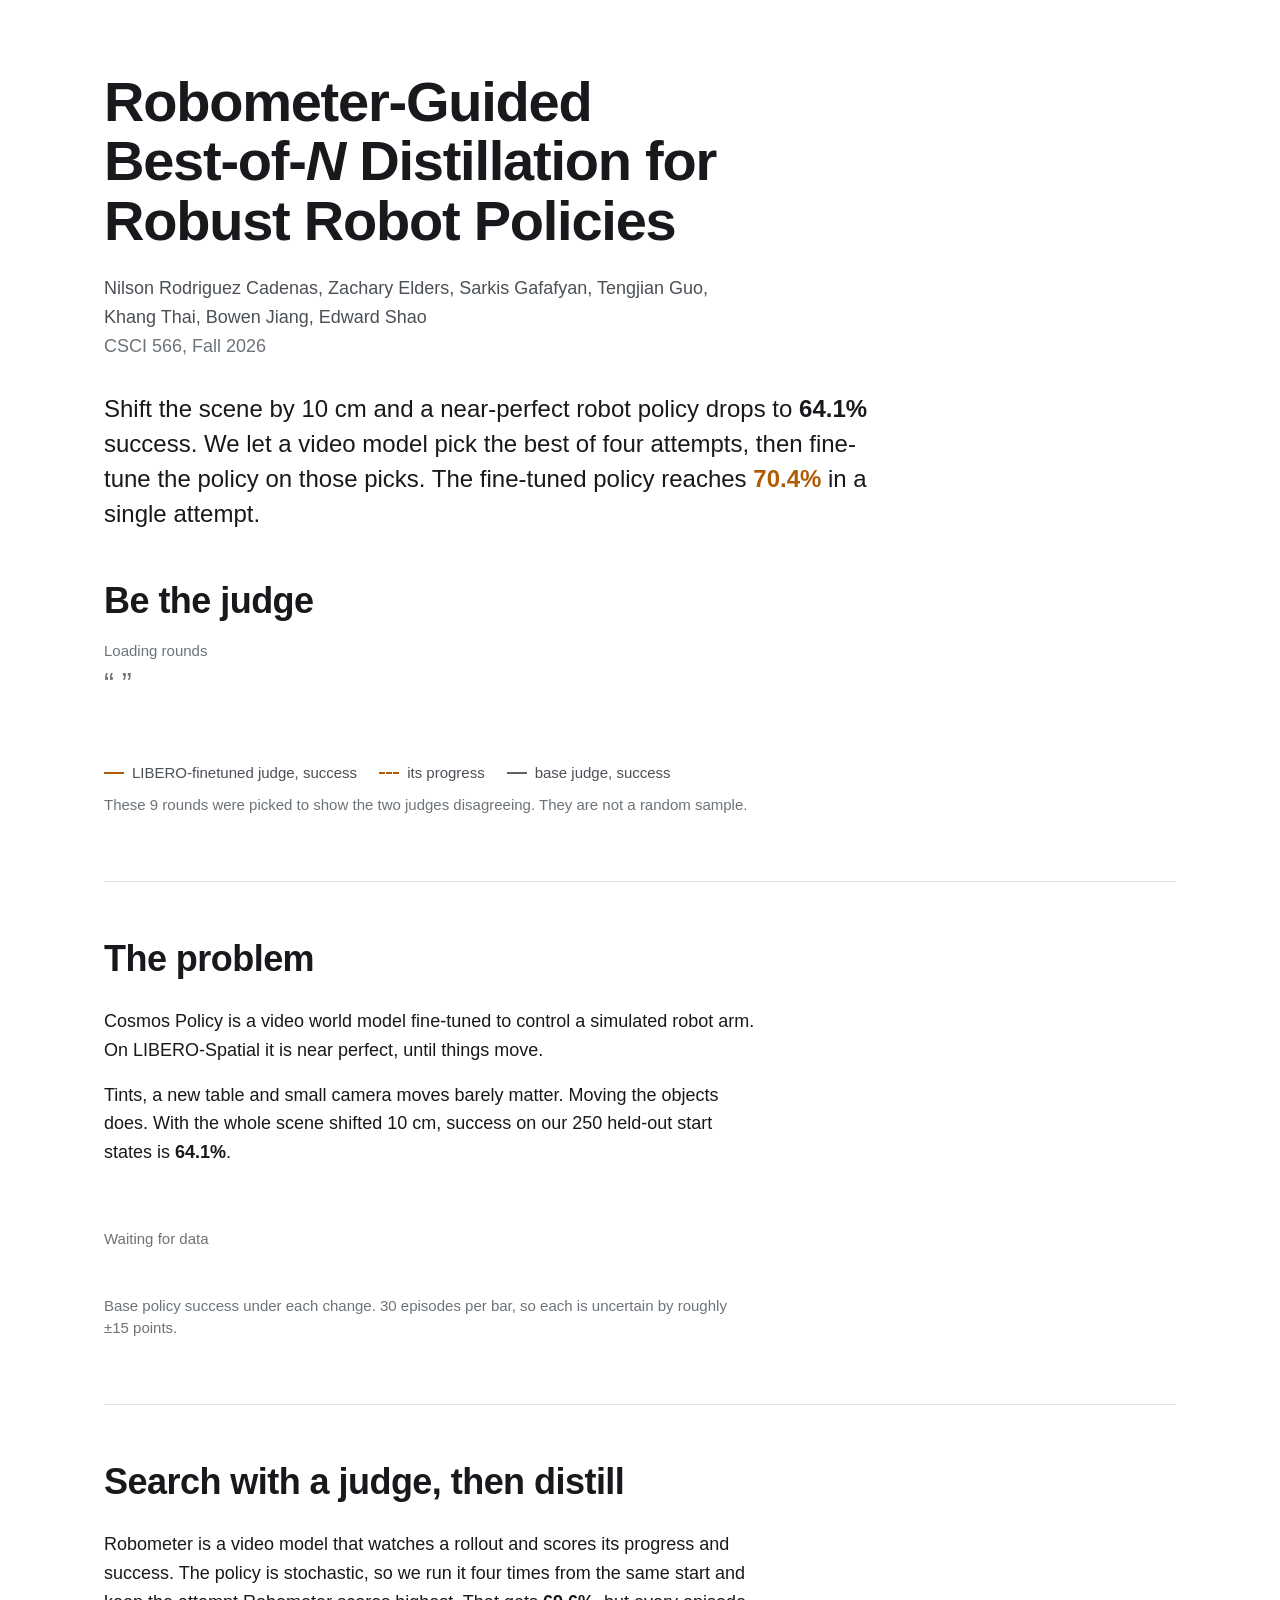
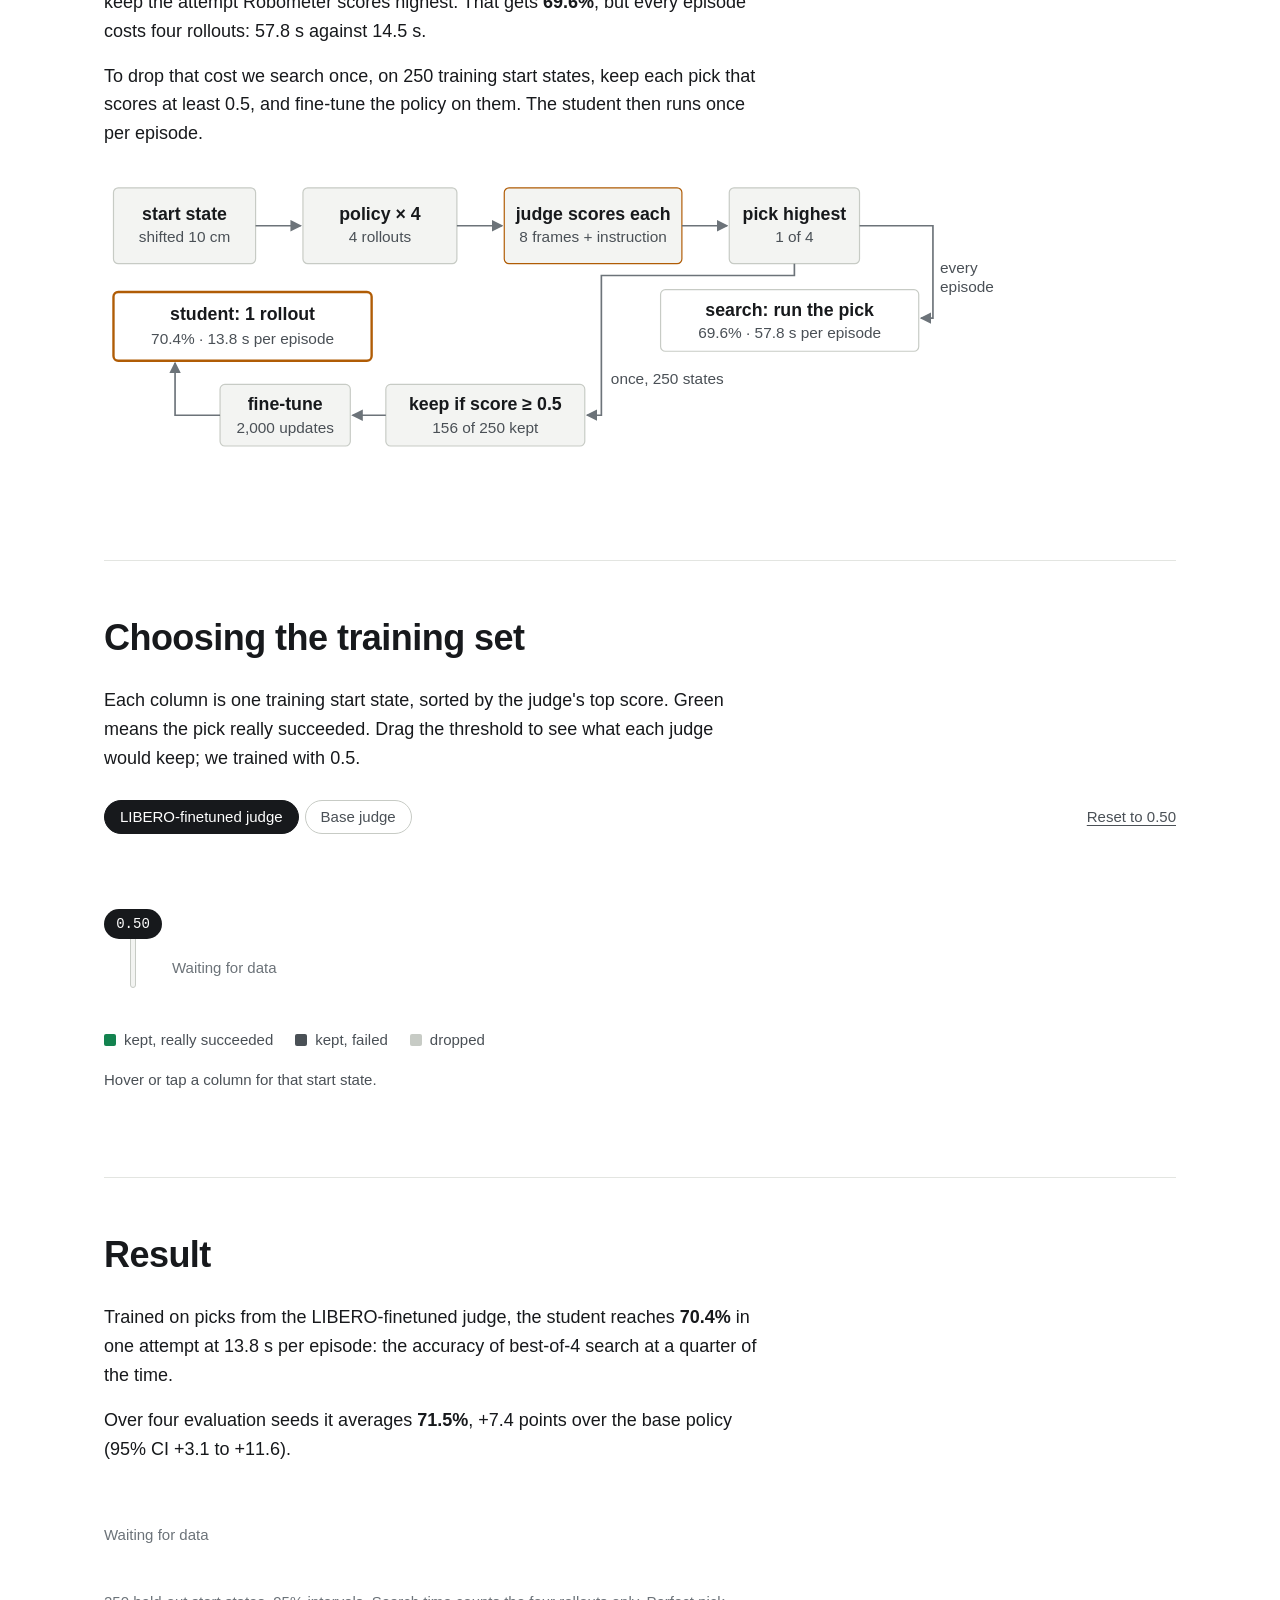
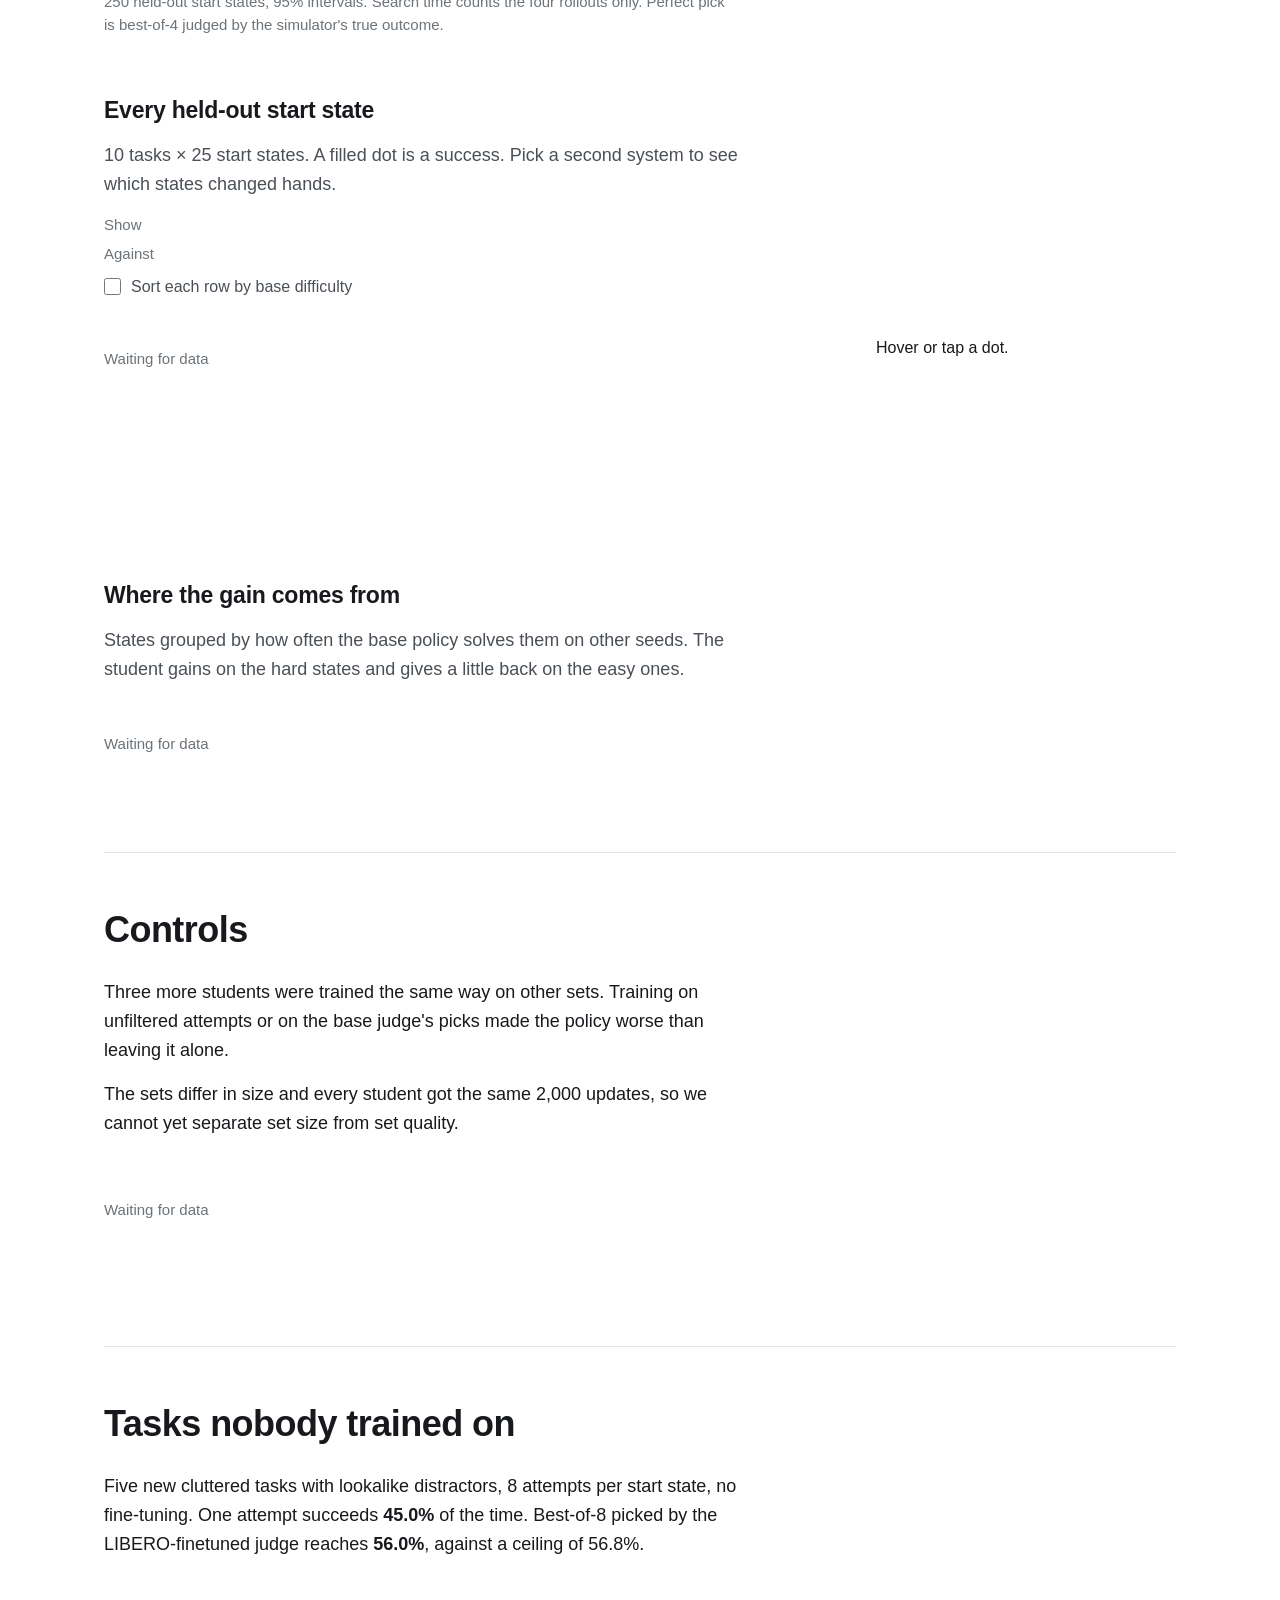
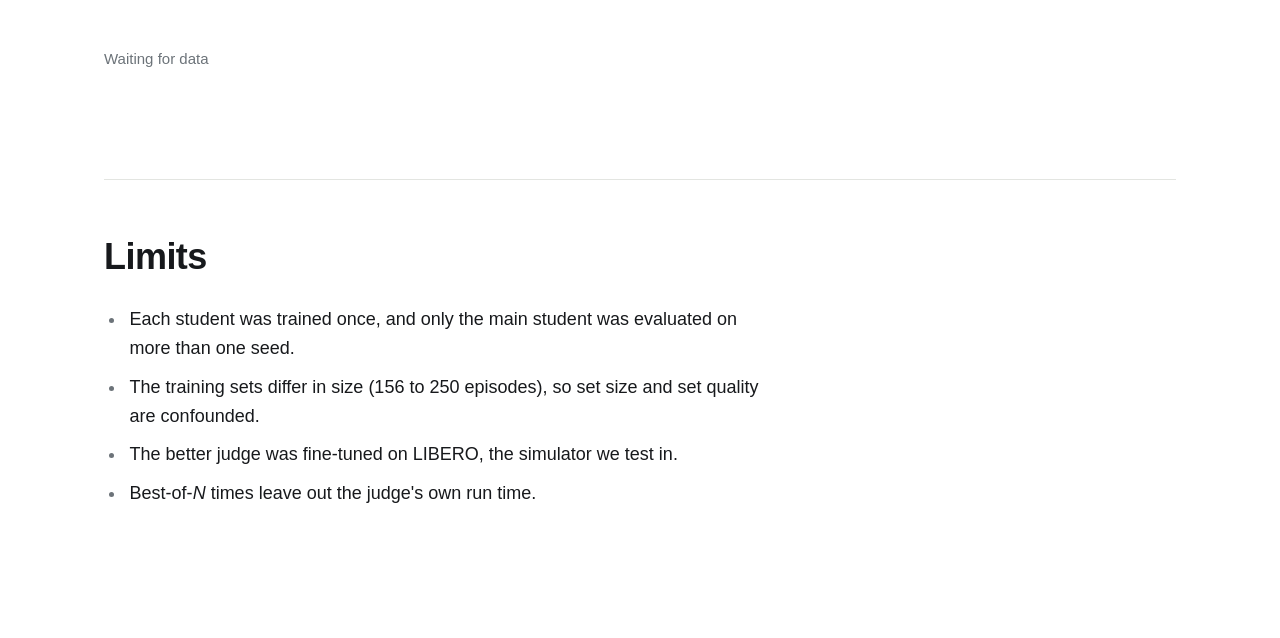
==== docs/index.html @ 0fa1b635 "Clean pipeline code and project page Co-Authored-By: Claude Fable 5.2 <noreply@anthropic.com>" ====
<!doctype html>
<meta charset="utf-8">
<title>Robometer-Guided Best-of-N Distillation</title>
<meta http-equiv="refresh" content="0; url=b/">
<link rel="canonical" href="b/">
<a href="b/">Open the project page</a>
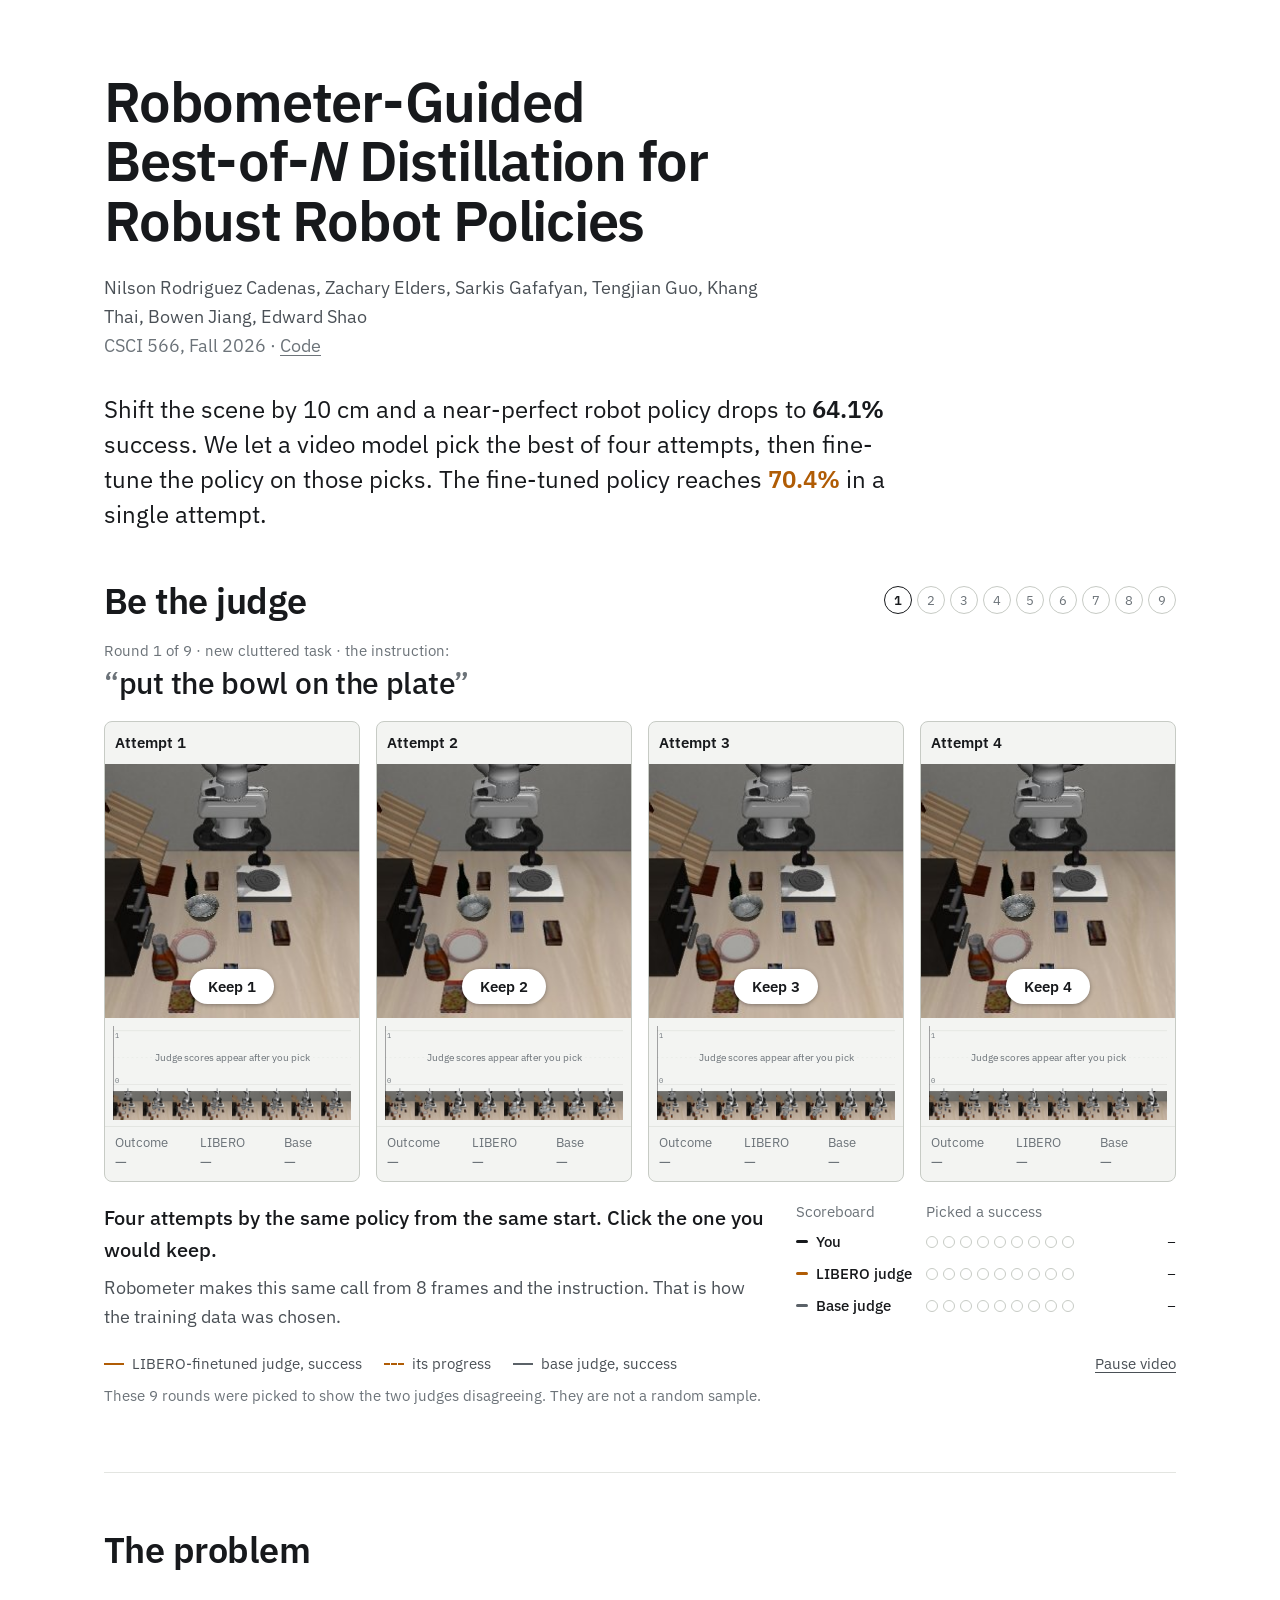
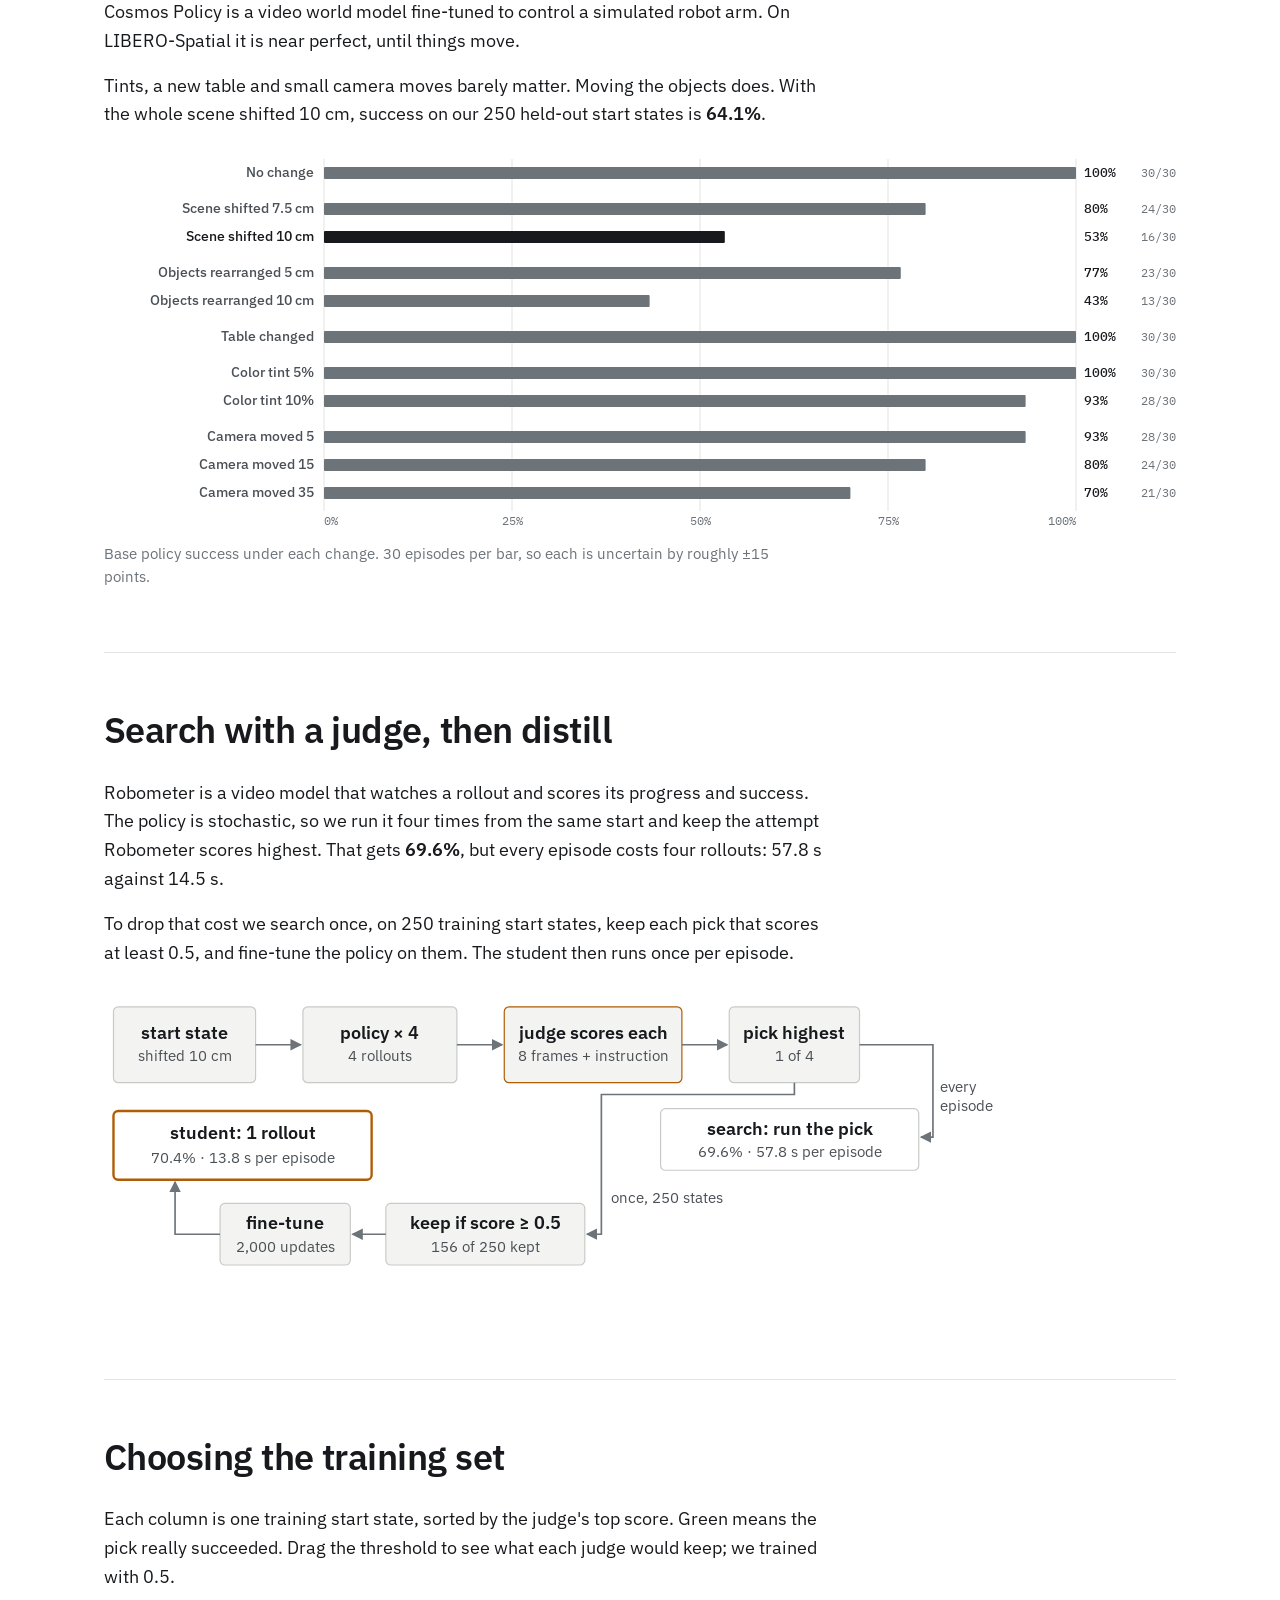
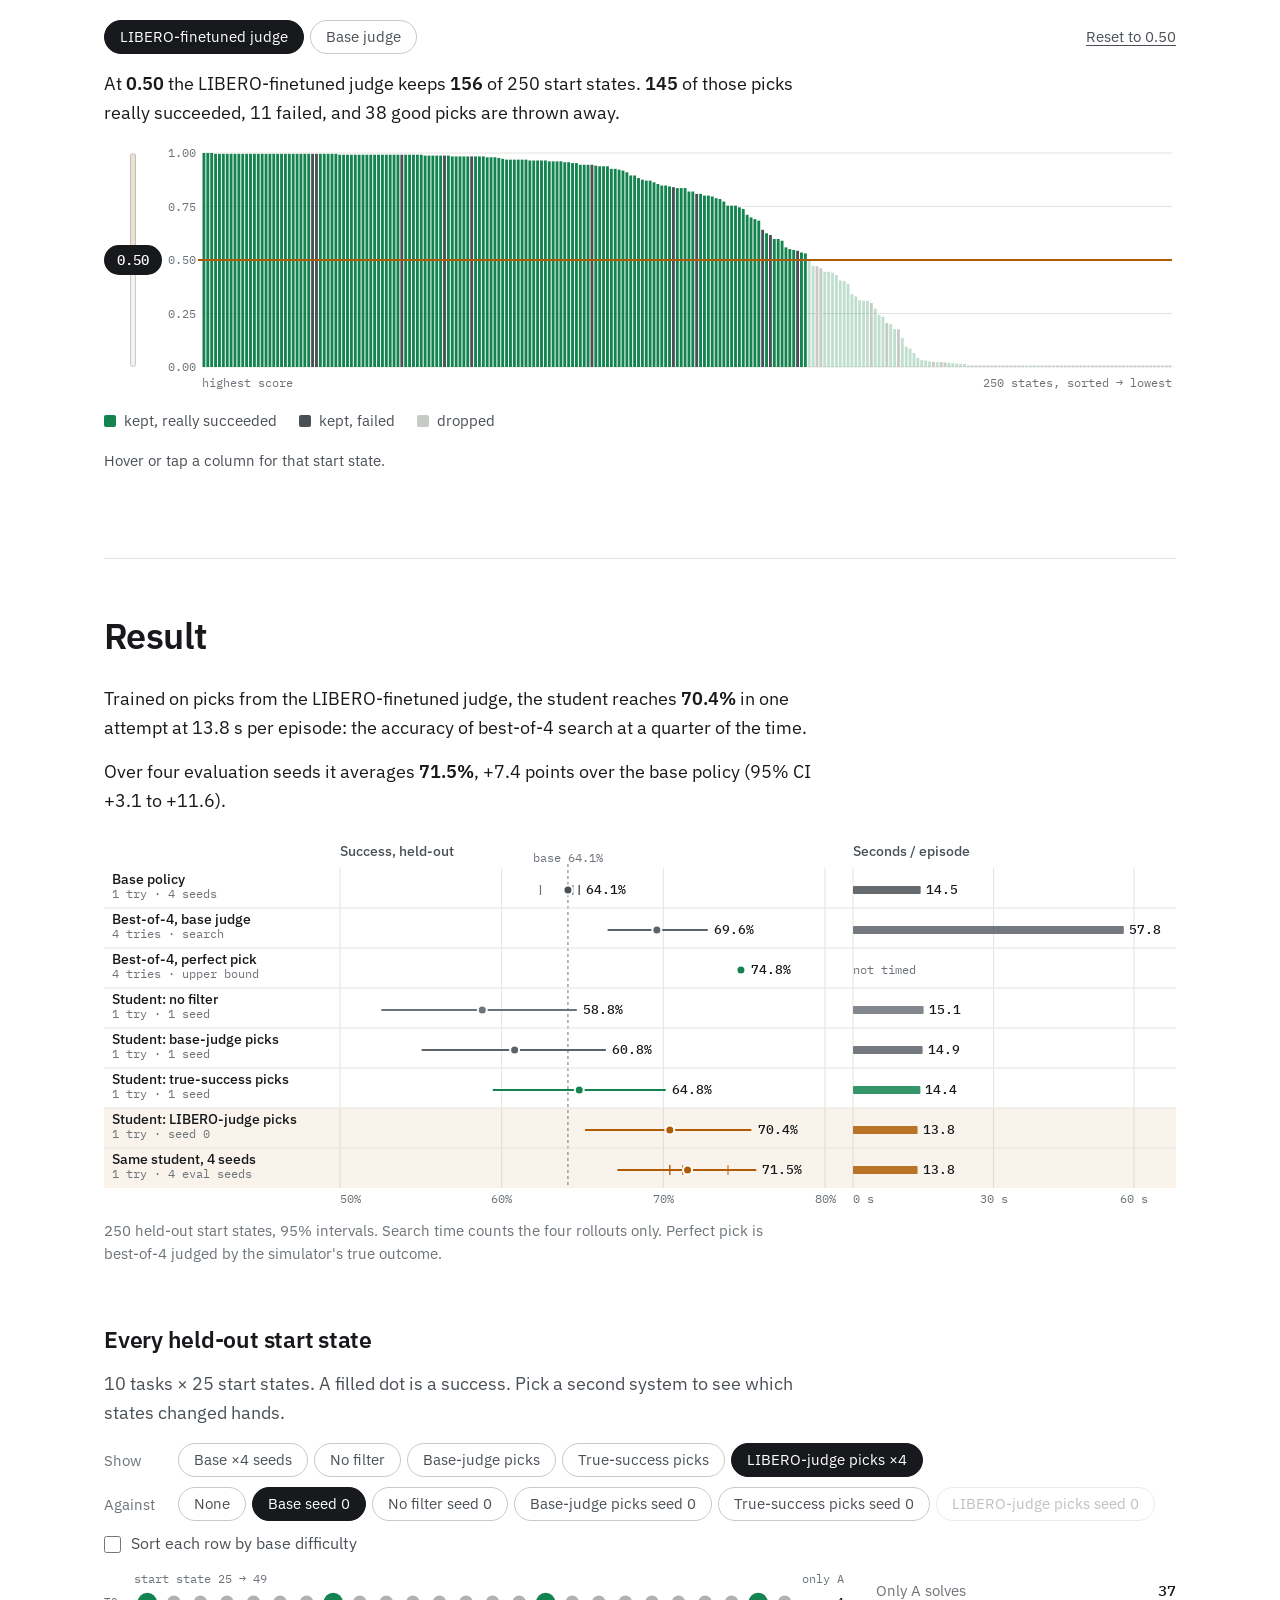
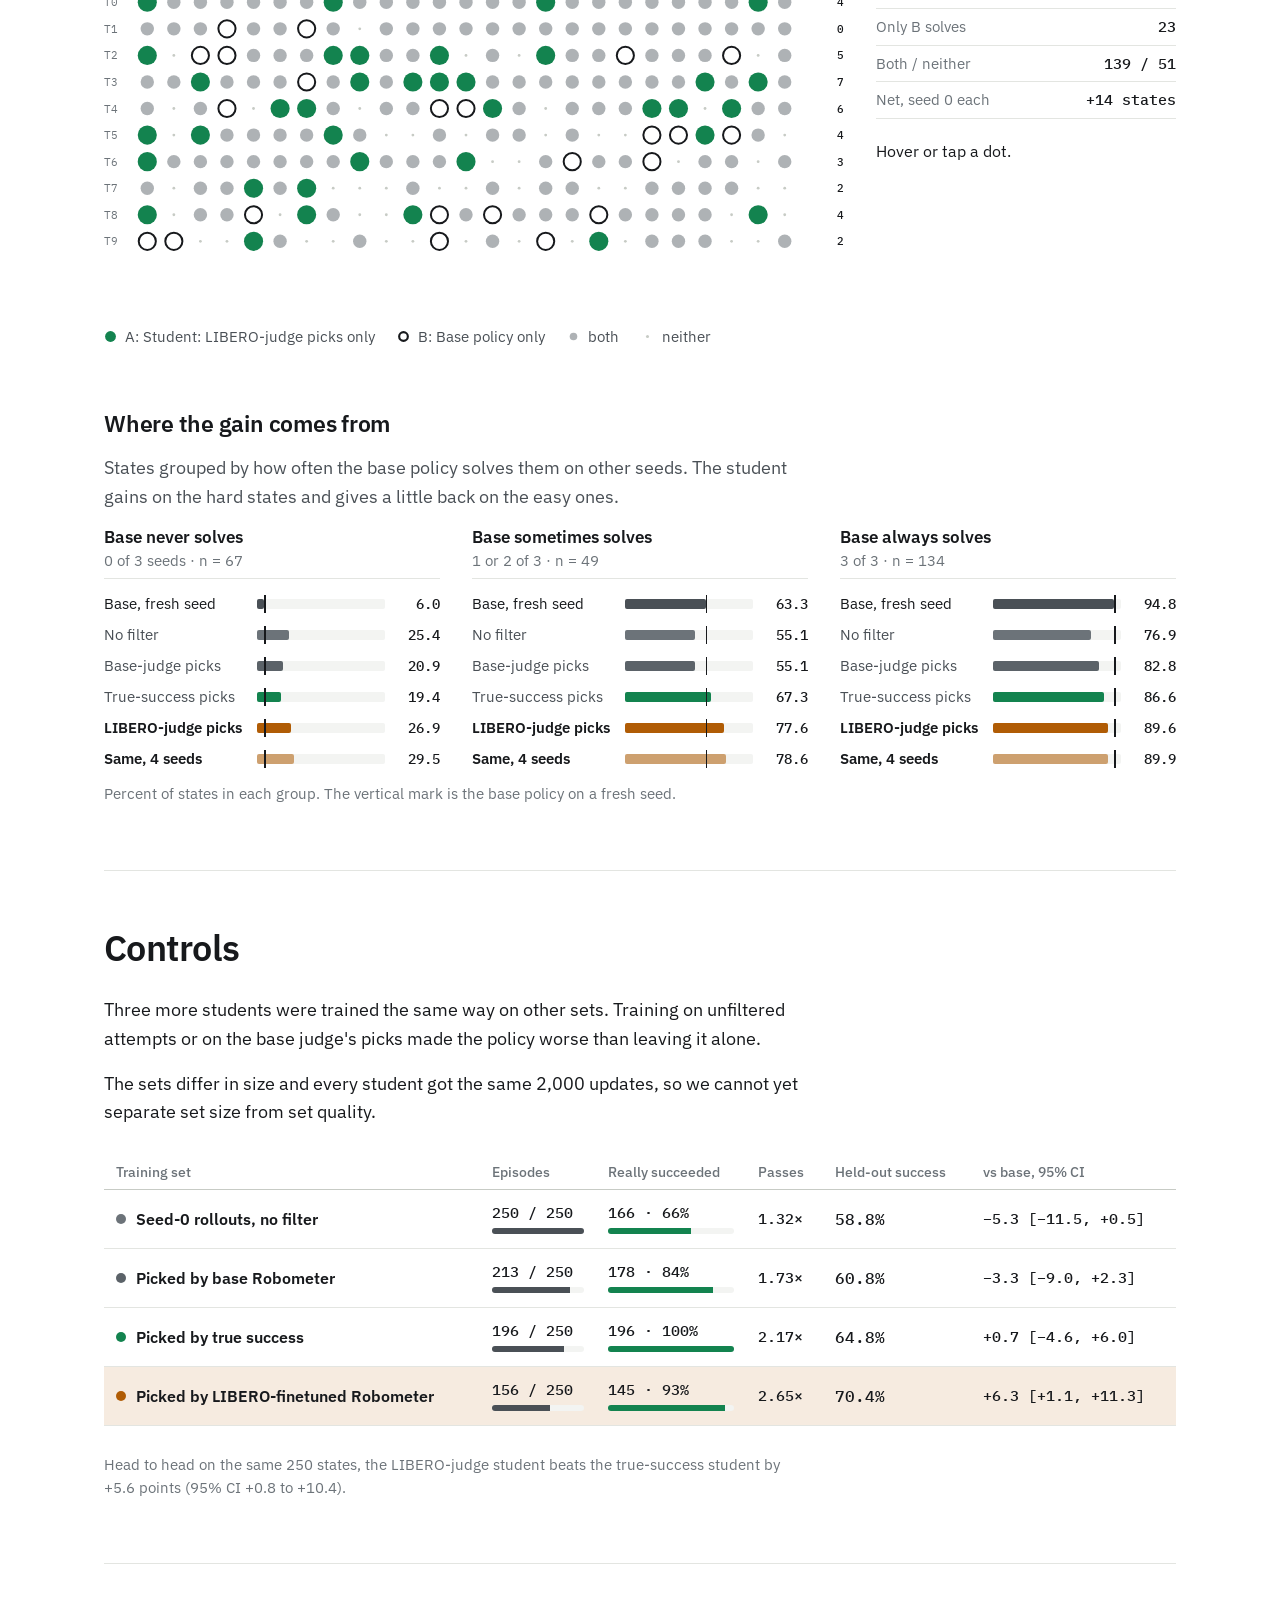
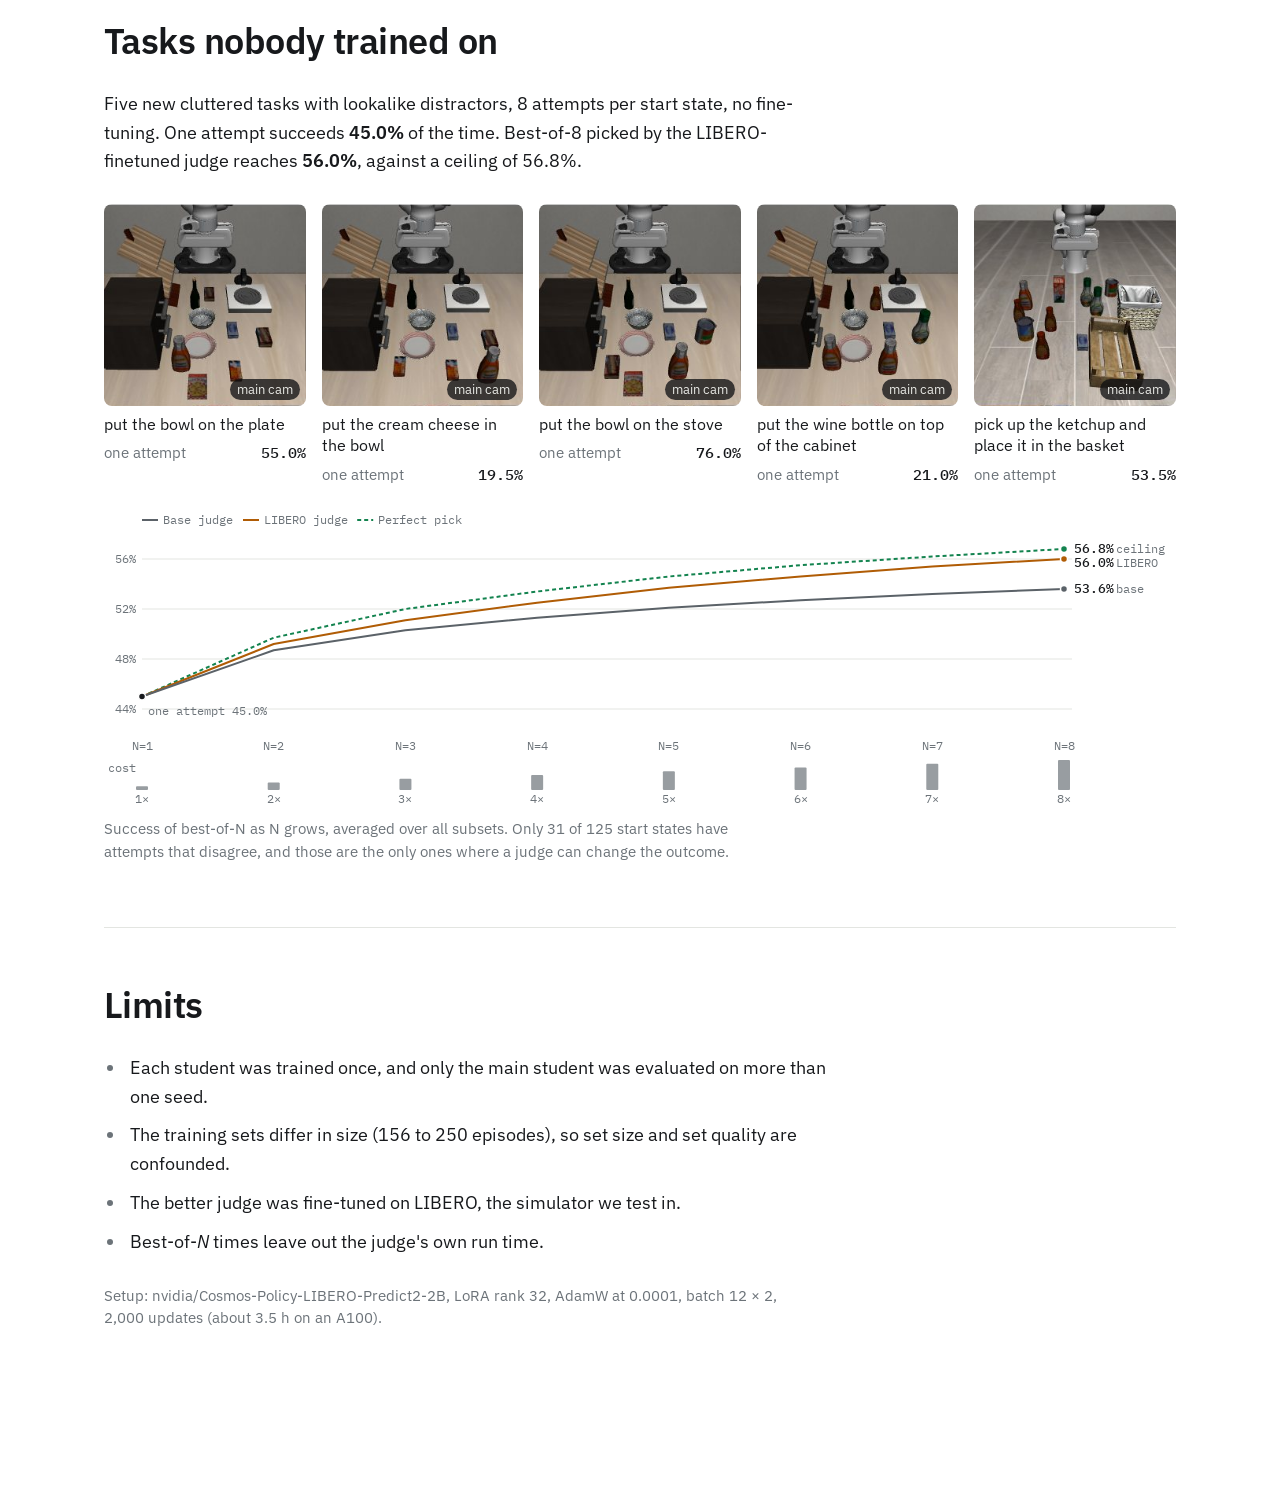
==== commit 1480e030: "Serve the page from the site root Co-Authored-By: Claude Fable 5.2 <noreply@anthropic.com>" ====
--- a/docs/index.html
+++ b/docs/index.html
@@ -1,6 +1,200 @@
 <!doctype html>
+<html lang="en">
+<head>
 <meta charset="utf-8">
+<meta name="viewport" content="width=device-width, initial-scale=1, viewport-fit=cover">
 <title>Robometer-Guided Best-of-N Distillation</title>
-<meta http-equiv="refresh" content="0; url=b/">
-<link rel="canonical" href="b/">
-<a href="b/">Open the project page</a>
+<meta name="description" content="A video model picks the best of four robot attempts; the policy is fine-tuned on its picks and then runs once. CSCI 566 course project.">
+<link rel="preconnect" href="https://fonts.googleapis.com">
+<link rel="preconnect" href="https://fonts.gstatic.com" crossorigin>
+<link rel="stylesheet" href="https://fonts.googleapis.com/css2?family=IBM+Plex+Sans:ital,wght@0,400;0,500;0,600;1,400;1,600&family=IBM+Plex+Mono:wght@400;500&display=swap">
+<link rel="stylesheet" href="style.css">
+<link rel="icon" href="data:,">
+</head>
+<body>
+<div class="wrap">
+
+<header class="plate">
+  <h1>Robometer-Guided <span class="nb">Best-of-<i>N</i></span> Distillation for Robust Robot Policies</h1>
+  <p class="byline" id="site-authors" hidden></p>
+  <p class="byline byline-c">CSCI 566, Fall 2026<span id="site-links"></span></p>
+  <p class="plate-sum">Shift the scene by 10 cm and a near-perfect robot policy drops to <b>64.1%</b> success. We let a video model pick the best of four attempts, then fine-tune the policy on those picks. The fine-tuned policy reaches <b class="key">70.4%</b> in a single attempt.</p>
+</header>
+
+<section class="panel panel-game" id="judge" aria-labelledby="judge-h">
+  <div class="ph">
+    <h2 id="judge-h">Be the judge</h2>
+    <ol class="g-pips" id="g-pips" aria-label="Rounds"></ol>
+  </div>
+  <div class="g-inst">
+    <span class="lbl" id="g-meta">Loading rounds</span>
+    <p class="g-instr" id="g-instr">&nbsp;</p>
+  </div>
+  <div class="monitors" id="monitors"></div>
+  <div class="g-console">
+    <div class="g-msg" id="g-msg" aria-live="polite"></div>
+    <div class="g-score" id="g-score" aria-label="Scoreboard"></div>
+  </div>
+  <div class="g-foot">
+    <span class="legend"><i class="sw sw-lib"></i>LIBERO-finetuned judge, success</span>
+    <span class="legend"><i class="sw sw-libp"></i>its progress</span>
+    <span class="legend"><i class="sw sw-base"></i>base judge, success</span>
+    <span class="g-caveat">These 9 rounds were picked to show the two judges disagreeing. They are not a random sample.</span>
+  </div>
+</section>
+
+<section class="panel" id="problem" aria-labelledby="problem-h">
+  <div class="ph"><h2 id="problem-h">The problem</h2></div>
+  <div class="txt">
+    <p>Cosmos Policy is a video world model fine-tuned to control a simulated robot arm. On LIBERO-Spatial it is near perfect, until things move.</p>
+    <p>Tints, a new table and small camera moves barely matter. Moving the objects does. With the whole scene shifted 10 cm, success on our 250 held-out start states is <b>64.1%</b>.</p>
+  </div>
+  <figure class="fig" id="fig-shift">
+    <div class="chart" id="chart-shift"><p class="await">Waiting for data</p></div>
+    <figcaption class="cap">Base policy success under each change. 30 episodes per bar, so each is uncertain by roughly ±15 points.</figcaption>
+  </figure>
+</section>
+
+<section class="panel" id="search" aria-labelledby="search-h">
+  <div class="ph"><h2 id="search-h">Search with a judge, then distill</h2></div>
+  <div class="txt">
+    <p>Robometer is a video model that watches a rollout and scores its progress and success. The policy is stochastic, so we run it four times from the same start and keep the attempt Robometer scores highest. That gets <b>69.6%</b>, but every episode costs four rollouts: 57.8 s against 14.5 s.</p>
+    <p>To drop that cost we search once, on 250 training start states, keep each pick that scores at least 0.5, and fine-tune the policy on them. The student then runs once per episode.</p>
+  </div>
+  <figure class="fig fig-diagram">
+    <div class="dia-scroll">
+      <svg id="dia" viewBox="0 0 760 270" role="img" aria-label="The same pick drives both methods. Search uses the pick as the episode's result and repeats every episode. Distillation keeps the pick if its score is at least 0.5 and fine-tunes the policy on it, so the student runs once.">
+        <defs>
+          <marker id="arw" viewBox="0 0 8 8" refX="7" refY="4" markerWidth="7" markerHeight="7" orient="auto-start-reverse"><path d="M0 0 L8 4 L0 8 z" fill="currentColor"></path></marker>
+        </defs>
+        <g transform="translate(0 -30)">
+        <g class="d-box"><rect x="8" y="40" width="120" height="64" rx="4"></rect><text x="68" y="67" class="d-t">start state</text><text x="68" y="86" class="d-s">shifted 10 cm</text></g>
+        <g class="d-box"><rect x="168" y="40" width="130" height="64" rx="4"></rect><text x="233" y="67" class="d-t">policy × 4</text><text x="233" y="86" class="d-s">4 rollouts</text></g>
+        <g class="d-box d-judge"><rect x="338" y="40" width="150" height="64" rx="4"></rect><text x="413" y="67" class="d-t">judge scores each</text><text x="413" y="86" class="d-s">8 frames + instruction</text></g>
+        <g class="d-box"><rect x="528" y="40" width="110" height="64" rx="4"></rect><text x="583" y="67" class="d-t">pick highest</text><text x="583" y="86" class="d-s">1 of 4</text></g>
+        <line class="d-a" x1="128" y1="72" x2="166" y2="72" marker-end="url(#arw)"></line>
+        <line class="d-a" x1="298" y1="72" x2="336" y2="72" marker-end="url(#arw)"></line>
+        <line class="d-a" x1="488" y1="72" x2="526" y2="72" marker-end="url(#arw)"></line>
+        <path class="d-a" d="M638 72 H700 V150 H690" marker-end="url(#arw)"></path>
+        <text x="706" y="112" class="d-s d-l">every</text><text x="706" y="128" class="d-s d-l">episode</text>
+        <g class="d-box d-out"><rect x="470" y="126" width="218" height="52" rx="4"></rect><text x="579" y="148" class="d-t">search: run the pick</text><text x="579" y="167" class="d-s">69.6% · 57.8 s per episode</text></g>
+        <path class="d-a" d="M583 104 V114 H420 V232 H408" marker-end="url(#arw)"></path>
+        <text x="428" y="206" class="d-s d-l">once, 250 states</text>
+        <g class="d-box"><rect x="238" y="206" width="168" height="52" rx="4"></rect><text x="322" y="228" class="d-t">keep if score ≥ 0.5</text><text x="322" y="247" class="d-s">156 of 250 kept</text></g>
+        <g class="d-box"><rect x="98" y="206" width="110" height="52" rx="4"></rect><text x="153" y="228" class="d-t">fine-tune</text><text x="153" y="247" class="d-s">2,000 updates</text></g>
+        <line class="d-a" x1="238" y1="232" x2="210" y2="232" marker-end="url(#arw)"></line>
+        <path class="d-a" d="M98 232 H60 V188" marker-end="url(#arw)"></path>
+        <g class="d-box d-out d-key"><rect x="8" y="128" width="218" height="58" rx="4"></rect><text x="117" y="152" class="d-t">student: 1 rollout</text><text x="117" y="172" class="d-s">70.4% · 13.8 s per episode</text></g>
+        </g>
+      </svg>
+    </div>
+  </figure>
+</section>
+
+<section class="panel" id="distill" aria-labelledby="distill-h">
+  <div class="ph"><h2 id="distill-h">Choosing the training set</h2></div>
+  <div class="txt">
+    <p>Each column is one training start state, sorted by the judge's top score. Green means the pick really succeeded. Drag the threshold to see what each judge would keep; we trained with 0.5.</p>
+  </div>
+  <div class="thr">
+    <div class="thr-top">
+      <div class="seg" role="radiogroup" aria-label="Judge" id="thr-judge">
+        <button type="button" role="radio" aria-checked="true" data-j="l" class="seg-b">LIBERO-finetuned judge</button>
+        <button type="button" role="radio" aria-checked="false" data-j="b" class="seg-b">Base judge</button>
+      </div>
+      <button type="button" class="link-btn" id="thr-reset">Reset to 0.50</button>
+    </div>
+    <p class="thr-ro" id="thr-ro" aria-live="polite"></p>
+    <div class="thr-body">
+      <div class="fader" id="fader" role="slider" tabindex="0" aria-label="Score threshold" aria-valuemin="0" aria-valuemax="1" aria-valuenow="0.5">
+        <div class="fader-track"><div class="fader-fill" id="fader-fill"></div></div>
+        <div class="fader-knob" id="fader-knob"><span id="fader-val">0.50</span></div>
+      </div>
+      <div class="chart thr-chart" id="chart-thr"><p class="await">Waiting for data</p></div>
+    </div>
+    <div class="thr-legend">
+      <span class="legend"><i class="sw sw-ok"></i>kept, really succeeded</span>
+      <span class="legend"><i class="sw sw-fail"></i>kept, failed</span>
+      <span class="legend"><i class="sw sw-drop"></i>dropped</span>
+    </div>
+    <p class="thr-hover" id="thr-hover" aria-live="polite">Hover or tap a column for that start state.</p>
+  </div>
+</section>
+
+<section class="panel" id="result" aria-labelledby="result-h">
+  <div class="ph"><h2 id="result-h">Result</h2></div>
+  <div class="txt">
+    <p>Trained on picks from the LIBERO-finetuned judge, the student reaches <b>70.4%</b> in one attempt at 13.8 s per episode: the accuracy of best-of-4 search at a quarter of the time.</p>
+    <p>Over four evaluation seeds it averages <b>71.5%</b>, +7.4 points over the base policy (95% CI +3.1 to +11.6).</p>
+  </div>
+  <figure class="fig">
+    <div class="chart" id="chart-res"><p class="await">Waiting for data</p></div>
+    <figcaption class="cap">250 held-out start states, 95% intervals. Search time counts the four rollouts only. Perfect pick is best-of-4 judged by the simulator's true outcome.</figcaption>
+  </figure>
+  <div class="sub">
+    <h3>Every held-out start state</h3>
+    <p class="txt-n">10 tasks × 25 start states. A filled dot is a success. Pick a second system to see which states changed hands.</p>
+    <div class="map-ctl">
+      <div class="map-sel">
+        <span class="lbl">Show</span>
+        <div class="seg seg-wrap" role="radiogroup" aria-label="System shown" id="map-a"></div>
+      </div>
+      <div class="map-sel">
+        <span class="lbl">Against</span>
+        <div class="seg seg-wrap" role="radiogroup" aria-label="Compared with" id="map-b"></div>
+      </div>
+      <label class="chk"><input type="checkbox" id="map-sort"> Sort each row by base difficulty</label>
+    </div>
+    <div class="map-wrap">
+      <div class="chart map" id="chart-map"><p class="await">Waiting for data</p></div>
+      <div class="map-side">
+        <div class="map-ro" id="map-ro"></div>
+        <div class="map-detail" id="map-detail" aria-live="polite"><p>Hover or tap a dot.</p></div>
+      </div>
+    </div>
+    <div class="map-legend" id="map-legend"></div>
+  </div>
+  <div class="sub">
+    <h3>Where the gain comes from</h3>
+    <p class="txt-n">States grouped by how often the base policy solves them on other seeds. The student gains on the hard states and gives a little back on the easy ones.</p>
+    <div class="chart" id="chart-class"><p class="await">Waiting for data</p></div>
+  </div>
+</section>
+
+<section class="panel" id="controls" aria-labelledby="controls-h">
+  <div class="ph"><h2 id="controls-h">Controls</h2></div>
+  <div class="txt">
+    <p>Three more students were trained the same way on other sets. Training on unfiltered attempts or on the base judge's picks made the policy worse than leaving it alone.</p>
+    <p>The sets differ in size and every student got the same 2,000 updates, so we cannot yet separate set size from set quality.</p>
+  </div>
+  <div class="chart tbl-wrap" id="chart-sets"><p class="await">Waiting for data</p></div>
+  <p class="cap" id="sets-pair"></p>
+</section>
+
+<section class="panel" id="novel" aria-labelledby="novel-h">
+  <div class="ph"><h2 id="novel-h">Tasks nobody trained on</h2></div>
+  <div class="txt">
+    <p>Five new cluttered tasks with lookalike distractors, 8 attempts per start state, no fine-tuning. One attempt succeeds <b>45.0%</b> of the time. Best-of-8 picked by the LIBERO-finetuned judge reaches <b>56.0%</b>, against a ceiling of 56.8%.</p>
+  </div>
+  <div class="novel-tasks" id="novel-tasks"></div>
+  <figure class="fig">
+    <div class="chart" id="chart-bon"><p class="await">Waiting for data</p></div>
+    <figcaption class="cap" id="novel-note"></figcaption>
+  </figure>
+</section>
+
+<section class="panel" id="limits" aria-labelledby="limits-h">
+  <div class="ph"><h2 id="limits-h">Limits</h2></div>
+  <ul class="limits">
+    <li>Each student was trained once, and only the main student was evaluated on more than one seed.</li>
+    <li>The training sets differ in size (156 to 250 episodes), so set size and set quality are confounded.</li>
+    <li>The better judge was fine-tuned on LIBERO, the simulator we test in.</li>
+    <li>Best-of-<i>N</i> times leave out the judge's own run time.</li>
+  </ul>
+  <p class="cap" id="setup"></p>
+</section>
+
+</div>
+<script src="app.js"></script>
+</body>
+</html>
--- a/docs/style.css
+++ b/docs/style.css
@@ -0,0 +1,371 @@
+:root {
+  --bg: #ffffff;
+  --panel: #ffffff;
+  --screen: #f3f4f2;
+  --rule: #e3e5e1;
+  --rule-2: #c7cbc5;
+  --ink: #17191c;
+  --ink-2: #4a5056;
+  --ink-3: #6c7379;
+  --ok: #13834f;
+  --ok-dim: rgba(19, 131, 79, 0.26);
+  --pick: #b05c05;
+  --pick-dim: rgba(176, 92, 5, 0.12);
+  --base-j: #5b6268;
+  --focus: #b05c05;
+  --f-ui: "IBM Plex Sans", "Helvetica Neue", Arial, sans-serif;
+  --f-num: "IBM Plex Mono", ui-monospace, "SFMono-Regular", Menlo, Consolas, monospace;
+  color-scheme: light;
+}
+@media (prefers-color-scheme: dark) {
+  :root {
+    --bg: #131517;
+    --panel: #131517;
+    --screen: #1c1f22;
+    --rule: #2a2f34;
+    --rule-2: #424a52;
+    --ink: #e8e9e5;
+    --ink-2: #b3b9b9;
+    --ink-3: #8a9296;
+    --ok: #47c48a;
+    --ok-dim: rgba(71, 196, 138, 0.28);
+    --pick: #f0a63a;
+    --pick-dim: rgba(240, 166, 58, 0.16);
+    --base-j: #c3c9c9;
+    --focus: #f0a63a;
+    color-scheme: dark;
+  }
+}
+
+* { box-sizing: border-box; }
+html { -webkit-text-size-adjust: 100%; }
+body {
+  margin: 0;
+  background: var(--bg);
+  color: var(--ink);
+  font: 400 18px/1.6 var(--f-ui);
+  font-variant-numeric: tabular-nums;
+}
+img, video, svg { max-width: 100%; display: block; }
+a { color: inherit; text-underline-offset: 3px; }
+b { font-weight: 600; }
+i { font-style: italic; }
+button { font: inherit; color: inherit; }
+:focus-visible { outline: 2px solid var(--focus); outline-offset: 2px; }
+
+.wrap {
+  max-width: 1120px;
+  margin: 0 auto;
+  padding-left: max(24px, env(safe-area-inset-left, 0px));
+  padding-right: max(24px, env(safe-area-inset-right, 0px));
+  padding-bottom: 96px;
+}
+
+.lbl { font-size: 15px; line-height: 1.3; color: var(--ink-3); }
+
+.plate { padding: 72px 0 48px; }
+h1 {
+  margin: 0 0 24px;
+  max-width: 21ch;
+  font: 600 clamp(34px, 5vw, 56px)/1.06 var(--f-ui);
+  letter-spacing: -0.022em;
+  text-wrap: balance;
+}
+.byline { margin: 0; max-width: 62ch; color: var(--ink-2); }
+.nb { white-space: nowrap; }
+.byline-c { color: var(--ink-3); }
+.plate-sum {
+  margin: 32px 0 0;
+  max-width: 58ch;
+  font-size: clamp(20px, 2.1vw, 24px);
+  line-height: 1.45;
+  text-wrap: pretty;
+}
+.plate-sum b.key { color: var(--pick); }
+
+.panel {
+  border-top: 1px solid var(--rule);
+  padding: 56px 0 64px;
+  display: grid;
+  gap: 28px;
+  min-width: 0;
+}
+.ph { display: flex; align-items: center; justify-content: space-between; gap: 12px 24px; flex-wrap: wrap; }
+h2 {
+  margin: 0;
+  font: 600 clamp(26px, 3.2vw, 36px)/1.15 var(--f-ui);
+  letter-spacing: -0.015em;
+}
+h3 { margin: 0; font: 600 23px/1.25 var(--f-ui); letter-spacing: -0.01em; }
+
+.txt { display: grid; gap: 16px; max-width: 66ch; min-width: 0; }
+.txt p, .txt-n { margin: 0; }
+.txt-n { max-width: 66ch; color: var(--ink-2); }
+.cap { margin: 0; color: var(--ink-3); font-size: 15px; line-height: 1.5; max-width: 76ch; overflow-wrap: anywhere; }
+.fig { margin: 0; display: grid; gap: 12px; min-width: 0; }
+.chart { min-width: 0; position: relative; }
+.chart svg { width: 100%; height: auto; overflow: visible; }
+.await { margin: 0; padding: 32px 0; font-size: 15px; color: var(--ink-3); }
+
+.sub { display: grid; gap: 16px; padding-top: 32px; min-width: 0; }
+
+.legend { display: inline-flex; align-items: center; gap: 8px; font-size: 15px; color: var(--ink-2); }
+.sw { display: inline-block; width: 20px; height: 0; border-top: 2.5px solid var(--ink-2); flex: none; }
+.sw-lib { border-color: var(--pick); }
+.sw-libp { border-top: 2.5px dashed var(--pick); }
+.sw-base { border-color: var(--base-j); border-top-width: 2px; }
+.sw-ok, .sw-fail, .sw-drop { width: 12px; height: 12px; border: 0; border-radius: 2px; }
+.sw-ok { background: var(--ok); }
+.sw-fail { background: var(--ink-2); }
+.sw-drop { background: var(--rule-2); }
+
+.seg { display: inline-flex; flex-wrap: wrap; gap: 6px; max-width: 100%; }
+.seg-b {
+  background: none;
+  border: 1px solid var(--rule-2);
+  border-radius: 999px;
+  padding: 7px 15px;
+  font-size: 15px;
+  line-height: 1.2;
+  color: var(--ink-2);
+  cursor: pointer;
+}
+.seg-b:hover { color: var(--ink); border-color: var(--ink-3); }
+.seg-b[aria-checked="true"] { background: var(--ink); border-color: var(--ink); color: var(--bg); }
+.seg-b:disabled { opacity: 0.35; cursor: default; }
+.link-btn { background: none; border: 0; padding: 0; cursor: pointer; font-size: 15px; color: var(--ink-2); text-decoration: underline; text-underline-offset: 3px; }
+.link-btn:hover { color: var(--ink); }
+
+.panel-game { border-top: 0; padding-top: 0; gap: 20px; }
+.g-inst { display: grid; gap: 4px; }
+.g-instr { margin: 0; font: 500 clamp(22px, 2.6vw, 30px)/1.2 var(--f-ui); letter-spacing: -0.01em; }
+.g-instr::before { content: "\201C"; color: var(--ink-3); }
+.g-instr::after { content: "\201D"; color: var(--ink-3); }
+.g-pips { list-style: none; margin: 0; padding: 0; display: flex; gap: 5px; }
+.g-pips li {
+  width: 28px; height: 28px;
+  border: 1px solid var(--rule-2);
+  border-radius: 50%;
+  display: grid; place-items: center;
+  font-size: 13px; line-height: 1;
+  color: var(--ink-3);
+}
+.g-pips li.cur { border-color: var(--ink); color: var(--ink); font-weight: 600; }
+.g-pips li.won { background: var(--ok); border-color: var(--ok); color: var(--bg); }
+.g-pips li.lost { background: var(--screen); color: var(--ink-3); text-decoration: line-through; }
+
+.monitors { display: grid; grid-template-columns: repeat(4, minmax(0, 1fr)); gap: 16px; }
+.mon {
+  display: grid;
+  border: 1px solid var(--rule-2);
+  border-radius: 8px;
+  overflow: hidden;
+  background: var(--screen);
+  min-width: 0;
+  position: relative;
+  transition: border-color 0.15s;
+}
+.mon-h { display: flex; align-items: center; justify-content: space-between; gap: 6px; padding: 8px 10px; min-height: 42px; }
+.mon-ch { font-size: 15px; font-weight: 600; line-height: 1.2; }
+.tags { display: flex; gap: 4px; align-items: center; }
+.tag { font-size: 13px; font-weight: 600; line-height: 1; padding: 4px 7px; border-radius: 999px; border: 1px solid transparent; white-space: nowrap; }
+.tag-lib { background: var(--pick); color: var(--bg); }
+.tag-base { background: var(--base-j); color: var(--bg); }
+.tag-you { border-color: var(--ink); color: var(--ink); }
+.screen { position: relative; aspect-ratio: 1 / 1; background: #000; overflow: hidden; }
+.screen video, .screen img { width: 100%; height: 100%; object-fit: cover; }
+.keep {
+  position: absolute; inset: 0;
+  background: transparent;
+  border: 0;
+  cursor: pointer;
+  display: flex; align-items: flex-end; justify-content: center;
+  padding: 0 0 14px;
+}
+.keep span {
+  font-size: 15px; font-weight: 600; line-height: 1;
+  background: #ffffff;
+  color: #17191c;
+  padding: 10px 18px;
+  border-radius: 999px;
+  box-shadow: 0 1px 4px rgba(0, 0, 0, 0.35);
+  transition: transform 0.12s;
+}
+.keep:hover span, .keep:focus-visible span { transform: scale(1.06); }
+.keep:focus-visible { outline-offset: -3px; }
+.mon:hover { border-color: var(--ink-3); }
+.mon.is-you { border-color: var(--ink); box-shadow: 0 0 0 1px var(--ink); }
+.mon.is-ok .mon-h { background: var(--ok-dim); }
+.revealed .keep { display: none; }
+.trace { padding: 8px 8px 6px; }
+.trace svg { width: 100%; height: auto; display: block; }
+.mon-r { display: grid; grid-template-columns: repeat(3, minmax(0, 1fr)); border-top: 1px solid var(--rule); }
+.mon-r div { padding: 8px 10px 9px; display: grid; gap: 1px; min-width: 0; align-content: start; }
+.mon-r .lbl { font-size: 13px; }
+.mon-r .v { font-size: 15px; font-weight: 600; line-height: 1.25; }
+.mon-r .v small { display: block; font-size: 13px; font-weight: 400; color: var(--ink-3); }
+.mon-r .v-lib { color: var(--pick); }
+.mon-r .v-off { color: var(--ink-3); font-weight: 400; }
+
+.g-console { display: grid; grid-template-columns: minmax(0, 1fr) minmax(0, 380px); gap: 32px; align-items: start; }
+.g-msg { display: grid; gap: 8px; min-width: 0; max-width: 62ch; }
+.g-msg p { margin: 0; }
+.g-lead { font-size: 20px; font-weight: 500; }
+.g-note { color: var(--ink-2); }
+.g-res { display: grid; gap: 4px; }
+.g-res-row { display: flex; gap: 8px; align-items: baseline; flex-wrap: wrap; }
+.g-res-row .who { font-weight: 600; min-width: 122px; }
+.g-why { color: var(--ink-2); }
+.g-act { display: flex; gap: 14px; align-items: center; flex-wrap: wrap; margin-top: 8px; }
+.btn {
+  background: var(--ink);
+  color: var(--bg);
+  border: 1px solid var(--ink);
+  border-radius: 999px;
+  padding: 11px 22px;
+  font-size: 16px; font-weight: 600; line-height: 1;
+  cursor: pointer;
+}
+.btn:hover { background: var(--ink-2); border-color: var(--ink-2); }
+.btn-q { background: none; color: var(--ink); border-color: var(--rule-2); font-weight: 500; }
+.btn-q:hover { background: none; border-color: var(--ink); }
+.kbd-hint { font-size: 15px; color: var(--ink-3); }
+
+.g-score { display: grid; gap: 8px; }
+.sc-row { display: grid; grid-template-columns: 118px 1fr auto; gap: 12px; align-items: center; }
+.sc-who { font-size: 15px; font-weight: 500; display: flex; align-items: center; gap: 8px; }
+.sc-lamps { display: flex; gap: 5px; }
+.sc-lamps i { width: 12px; height: 12px; border-radius: 50%; border: 1.5px solid var(--rule-2); }
+.sc-lamps i.y { background: var(--ok); border-color: var(--ok); }
+.sc-lamps i.n { border-color: var(--ink-3); }
+.sc-n { font: 500 15px/1 var(--f-num); text-align: right; min-width: 3.2em; }
+.sc-key { width: 12px; height: 3px; border-radius: 2px; flex: none; }
+.g-foot { display: flex; flex-wrap: wrap; gap: 8px 22px; align-items: center; }
+.g-caveat { font-size: 15px; color: var(--ink-3); flex-basis: 100%; }
+
+.dia-scroll { overflow-x: auto; }
+#dia { min-width: 680px; max-width: 900px; color: var(--ink-3); }
+.d-box rect { fill: var(--screen); stroke: var(--rule-2); stroke-width: 1; }
+.d-judge rect { stroke: var(--pick); }
+.d-key rect { stroke: var(--pick); stroke-width: 2; }
+.d-out rect { fill: var(--bg); }
+.d-t { font: 600 15px var(--f-ui); text-anchor: middle; fill: var(--ink); }
+.d-s { font: 400 13px var(--f-ui); text-anchor: middle; fill: var(--ink-2); }
+.d-l { text-anchor: start; }
+.d-a { stroke: currentColor; stroke-width: 1.4; fill: none; }
+
+.thr { display: grid; gap: 16px; min-width: 0; }
+.thr-top { display: flex; flex-wrap: wrap; gap: 12px 24px; align-items: center; justify-content: space-between; }
+.thr-ro { margin: 0; max-width: 66ch; min-height: 3.2em; }
+.thr-body { display: grid; grid-template-columns: 58px minmax(0, 1fr); gap: 10px; }
+.fader { position: relative; cursor: ns-resize; touch-action: none; outline: none; }
+.fader:focus-visible .fader-knob { outline: 2px solid var(--focus); outline-offset: 2px; }
+.fader-track { position: absolute; left: 50%; top: var(--pt, 8px); bottom: var(--pb, 24px); width: 6px; margin-left: -3px; background: var(--screen); border: 1px solid var(--rule-2); border-radius: 3px; }
+.fader-fill { position: absolute; left: -1px; right: -1px; top: 0; background: var(--pick-dim); }
+.fader-knob {
+  position: absolute; left: 0; right: 0;
+  height: 30px; margin-top: -15px;
+  background: var(--ink);
+  color: var(--bg);
+  border-radius: 999px;
+  display: grid; place-items: center;
+  font: 500 14px/1 var(--f-num);
+}
+.thr-chart { touch-action: none; cursor: ns-resize; }
+.thr-legend { display: flex; gap: 8px 22px; flex-wrap: wrap; align-items: center; }
+.thr-hover { margin: 0; font-size: 15px; color: var(--ink-2); min-height: 3em; max-width: 90ch; }
+.thr-hover b { font-family: var(--f-num); font-weight: 500; }
+
+.map-ctl { display: grid; gap: 10px; }
+.map-sel { display: flex; gap: 12px; align-items: center; flex-wrap: wrap; }
+.map-sel > .lbl { width: 62px; flex: none; }
+.chk { display: inline-flex; gap: 10px; align-items: center; font-size: 16px; color: var(--ink-2); cursor: pointer; }
+.chk input { accent-color: var(--pick); width: 17px; height: 17px; margin: 0; }
+.map-wrap { display: grid; grid-template-columns: minmax(0, 1fr) 300px; gap: 32px; align-items: start; }
+.map-side { display: grid; gap: 20px; }
+.map-ro { display: grid; }
+.map-ro > div { display: flex; justify-content: space-between; gap: 12px; padding: 8px 0; align-items: baseline; border-bottom: 1px solid var(--rule); }
+.map-ro .v { font: 500 15px/1.2 var(--f-num); }
+.map-detail { display: grid; gap: 6px; min-height: 170px; align-content: start; }
+.map-detail p { margin: 0; font-size: 16px; }
+.map-detail .rows { display: grid; gap: 3px; font-size: 15px; color: var(--ink-2); }
+.map-detail .rows div { display: flex; justify-content: space-between; gap: 8px; }
+.map-detail .rows span:last-child { font-family: var(--f-num); font-size: 14px; }
+.map-legend { display: flex; flex-wrap: wrap; gap: 8px 22px; }
+.map-legend .legend svg { width: 13px; height: 13px; }
+.map svg .cell { cursor: pointer; }
+
+.tbl-wrap { overflow-x: auto; }
+table.sets { width: 100%; border-collapse: collapse; min-width: 700px; }
+.sets th { font-size: 14px; font-weight: 500; line-height: 1.3; color: var(--ink-3); text-align: left; padding: 8px 12px; border-bottom: 1px solid var(--rule-2); vertical-align: bottom; }
+.sets td { padding: 14px 12px; border-bottom: 1px solid var(--rule); vertical-align: middle; font-size: 16px; }
+.sets td.n { font: 500 15px/1.2 var(--f-num); white-space: nowrap; }
+.sets .who { font-weight: 600; display: flex; gap: 10px; align-items: center; }
+.sets tr.key td { background: var(--pick-dim); }
+.mini { display: block; height: 6px; background: var(--screen); border-radius: 3px; overflow: hidden; position: relative; margin-top: 6px; width: 100%; min-width: 80px; }
+.mini i { position: absolute; left: 0; top: 0; bottom: 0; background: var(--ink-2); }
+.mini i.ok { background: var(--ok); }
+
+.novel-tasks { display: grid; grid-template-columns: repeat(5, minmax(0, 1fr)); gap: 16px; }
+.nt { display: grid; gap: 8px; min-width: 0; align-content: start; }
+.nt-img { aspect-ratio: 1 / 1; overflow: hidden; position: relative; border-radius: 8px; background: var(--screen); cursor: ew-resize; touch-action: pan-y; }
+.nt-img img { width: 800%; max-width: none; height: auto; margin-top: -11.71875%; margin-left: 0; display: block; }
+.nt-f { position: absolute; right: 6px; bottom: 6px; font-size: 13px; line-height: 1; background: rgba(12, 14, 16, 0.75); color: #e8e9e5; padding: 4px 7px; border-radius: 999px; }
+.nt p { margin: 0; font-size: 16px; line-height: 1.35; }
+.nt .meter { display: flex; justify-content: space-between; align-items: baseline; gap: 6px; }
+.nt .meter .v { font: 500 15px/1 var(--f-num); }
+
+.limits { margin: 0; padding-left: 1.2em; display: grid; gap: 10px; max-width: 66ch; }
+.limits li { padding-left: 4px; }
+.limits li::marker { color: var(--ink-3); }
+
+.ax text, .tx { font: 400 12px var(--f-num); fill: var(--ink-3); }
+.tl { font: 500 14px var(--f-ui); fill: var(--ink-2); }
+.tv { font: 500 13px var(--f-num); fill: var(--ink); }
+.tvs { font: 400 12px var(--f-num); fill: var(--ink-3); }
+.grid line { stroke: var(--rule); stroke-width: 1; }
+.base-line { stroke: var(--ink-3); stroke-dasharray: 3 3; stroke-width: 1; }
+.hov { pointer-events: none; }
+
+.tip { background: var(--ink); color: var(--bg); font-size: 14px; line-height: 1.45; padding: 8px 12px; border-radius: 6px; max-width: 300px; box-shadow: 0 2px 10px rgba(0, 0, 0, 0.25); }
+.tip b { font-weight: 600; }
+
+.cls { display: grid; grid-template-columns: repeat(3, minmax(0, 1fr)); gap: 32px; }
+.cls-g { display: grid; gap: 7px; align-content: start; min-width: 0; }
+.cls-h { display: grid; gap: 2px; margin-bottom: 6px; border-bottom: 1px solid var(--rule); padding-bottom: 8px; }
+.tl-h { font-size: 17px; font-weight: 600; line-height: 1.25; }
+.cls-r { display: grid; grid-template-columns: minmax(0, 9.5em) minmax(0, 1fr) 3em; gap: 10px; align-items: center; font-size: 15px; color: var(--ink-2); }
+.cls-l { white-space: nowrap; overflow: hidden; text-overflow: ellipsis; }
+.cls-b { position: relative; height: 10px; background: var(--screen); border-radius: 2px; }
+.cls-b i { position: absolute; left: 0; top: 0; bottom: 0; border-radius: 2px; }
+.cls-ref-m { position: absolute; top: -4px; bottom: -4px; width: 1.5px; background: var(--ink); }
+.cls-v { font: 500 14px/1 var(--f-num); text-align: right; color: var(--ink); }
+.cls-ref .cls-l { color: var(--ink); }
+.cls-key .cls-l { color: var(--ink); font-weight: 600; }
+
+@media (max-width: 1000px) {
+  .monitors { grid-template-columns: repeat(2, minmax(0, 1fr)); }
+  .map-wrap { grid-template-columns: minmax(0, 1fr); }
+  .novel-tasks { grid-template-columns: repeat(5, minmax(170px, 1fr)); overflow-x: auto; padding-bottom: 6px; }
+  .cls { grid-template-columns: minmax(0, 1fr); }
+  .g-console { grid-template-columns: minmax(0, 1fr); gap: 24px; }
+}
+@media (max-width: 640px) {
+  body { font-size: 17px; }
+  .wrap { padding-left: max(16px, env(safe-area-inset-left, 0px)); padding-right: max(16px, env(safe-area-inset-right, 0px)); }
+  .plate { padding: 40px 0 32px; }
+  .panel { padding: 40px 0 48px; gap: 22px; }
+  .panel-game { padding-top: 0; }
+  .monitors { gap: 10px; }
+  .mon-h { padding: 6px 8px; min-height: 36px; flex-wrap: wrap; }
+  .mon-r { grid-template-columns: minmax(0, 1fr); }
+  .mon-r div { grid-template-columns: 1fr auto; padding: 5px 8px; align-items: baseline; }
+  .mon-r div + div { border-top: 1px solid var(--rule); }
+  .mon-r .v small { display: none; }
+  .keep span { padding: 8px 14px; }
+  .g-pips li { width: 24px; height: 24px; }
+  .thr-body { grid-template-columns: 50px minmax(0, 1fr); }
+}
+@media (prefers-reduced-motion: reduce) {
+  * { transition: none !important; animation: none !important; }
+}
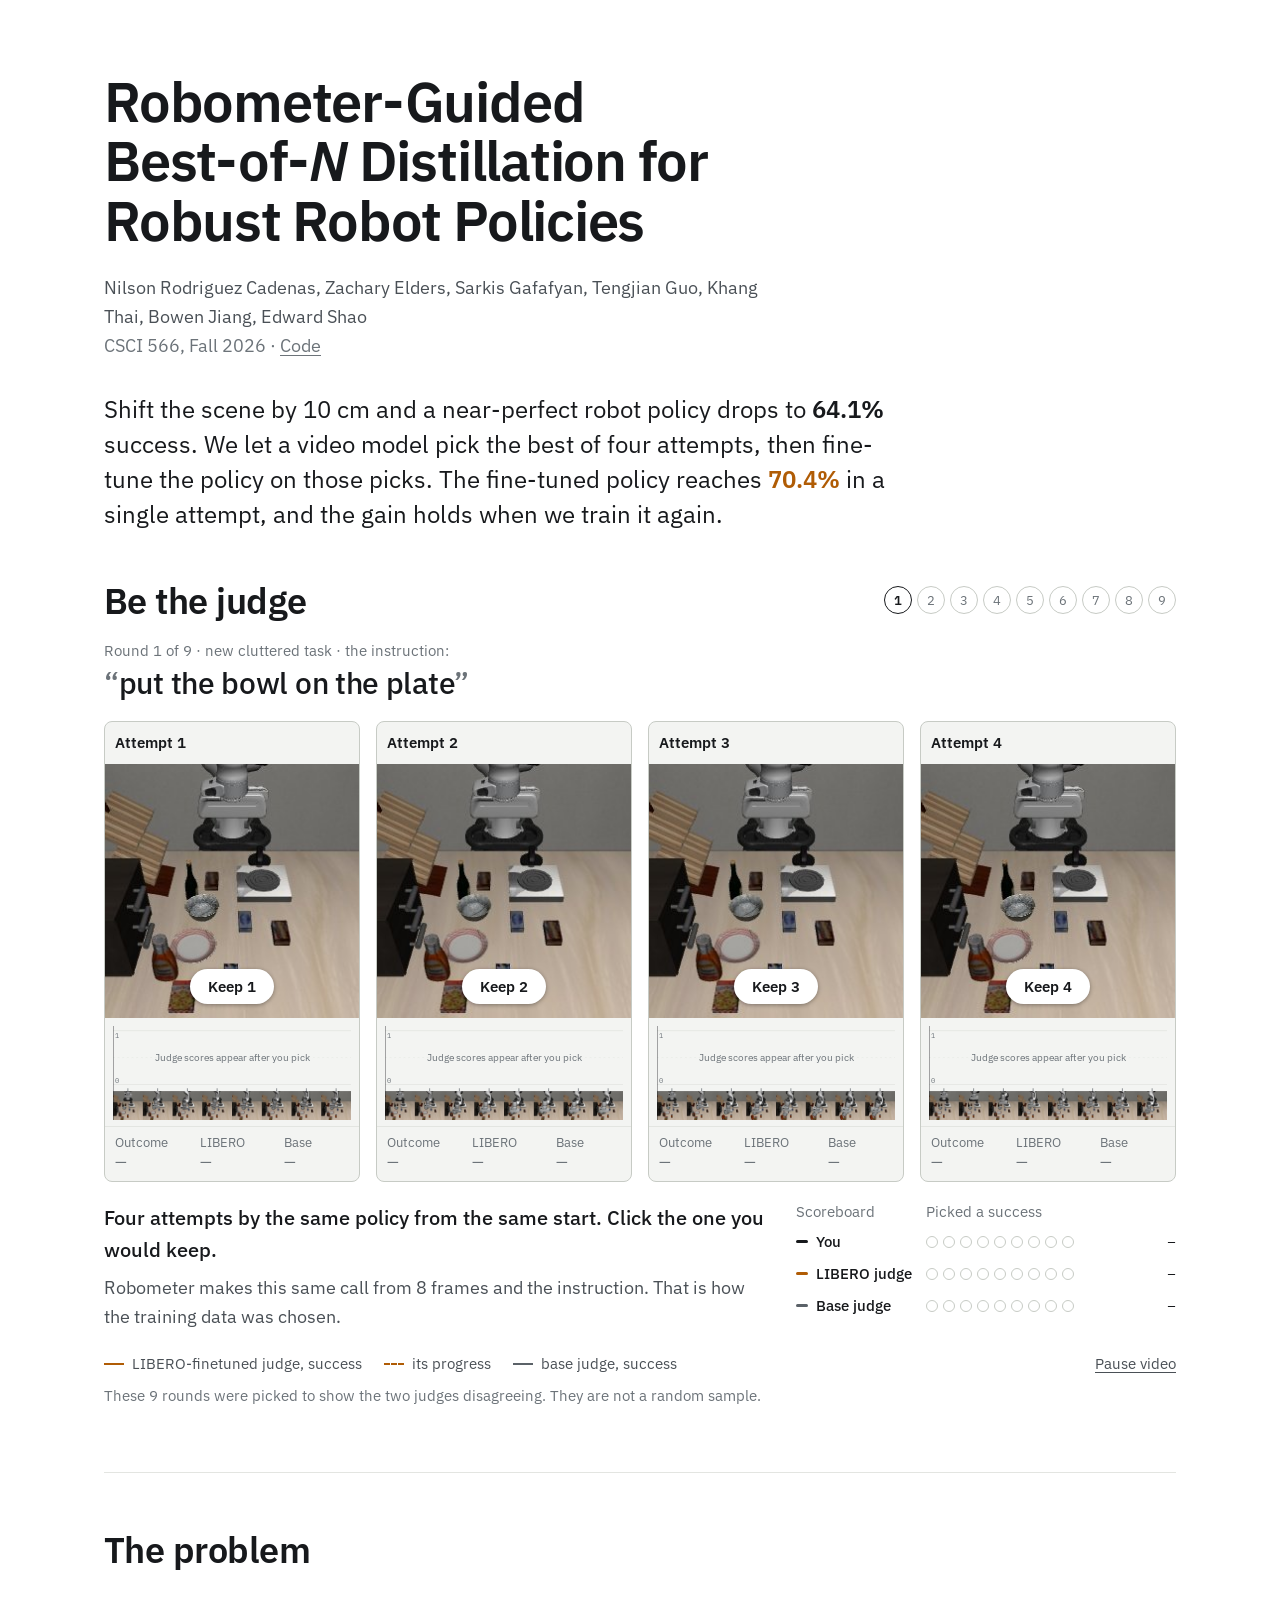
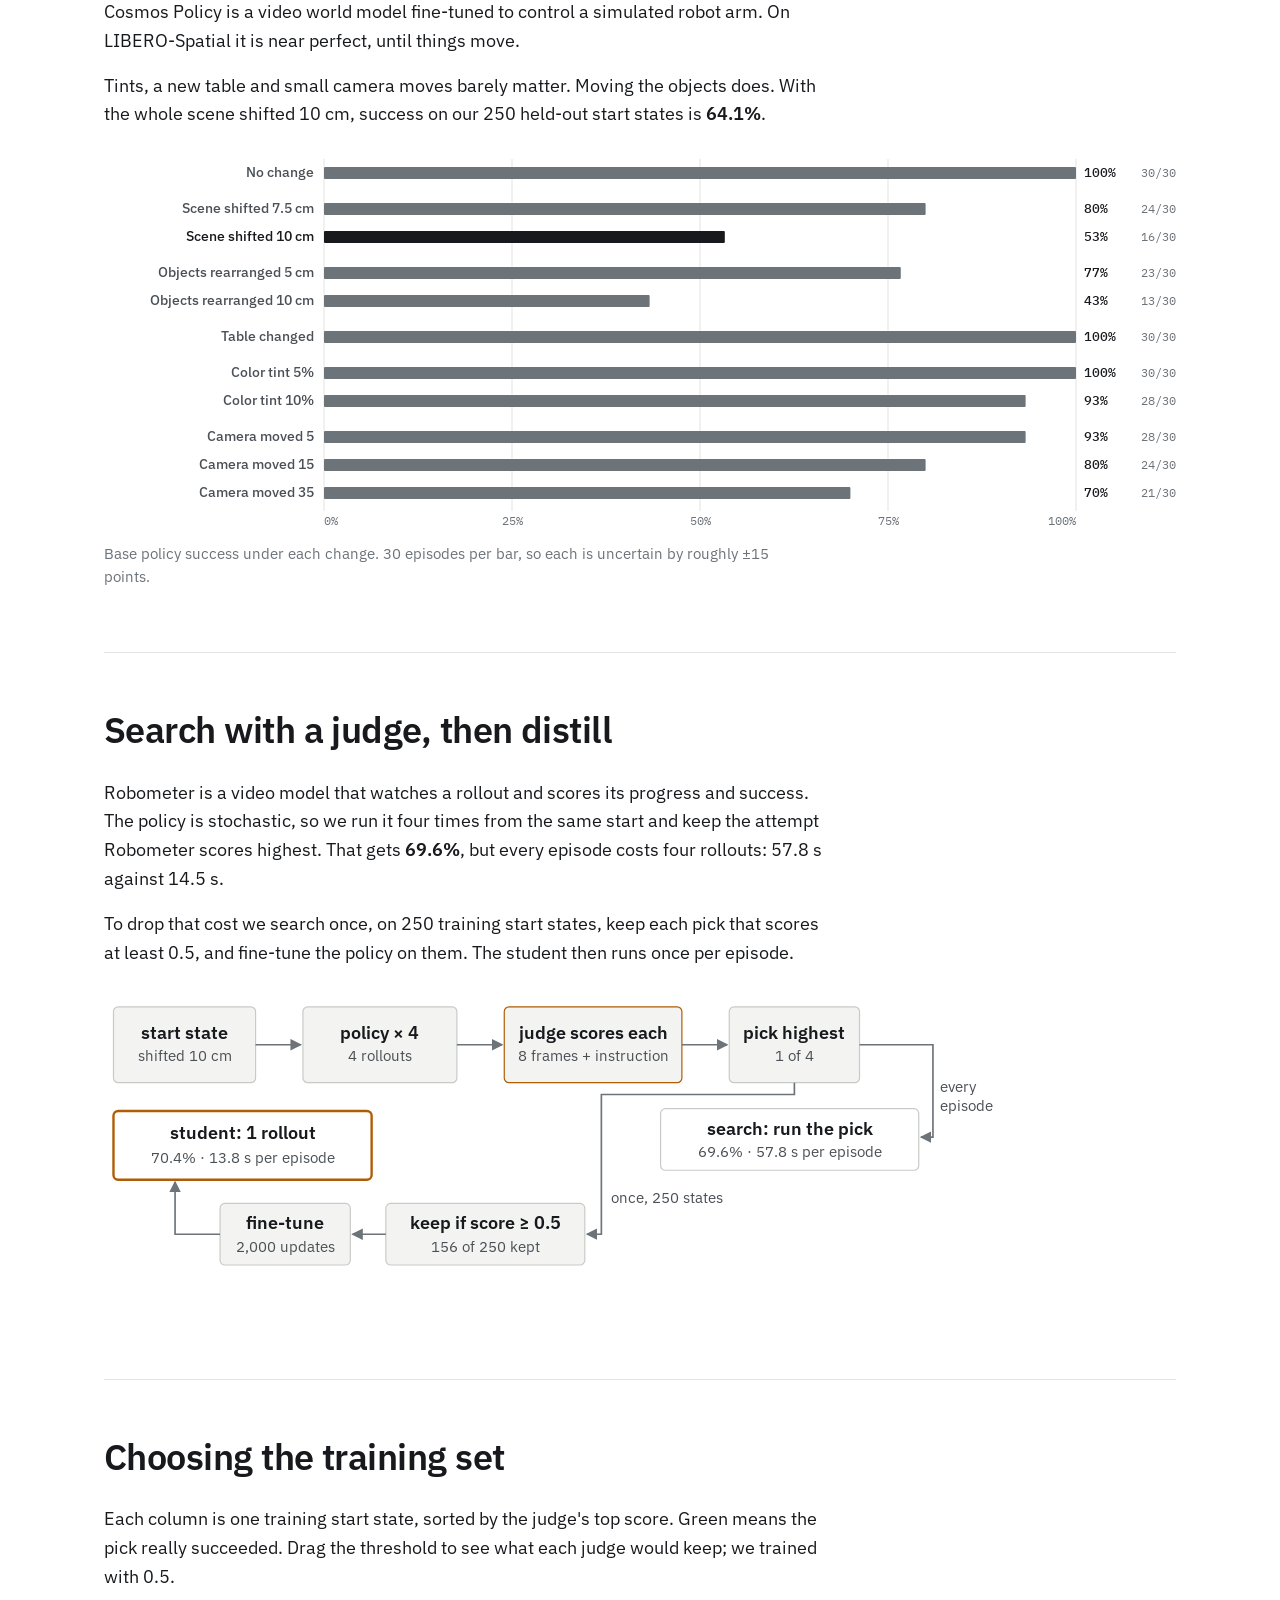
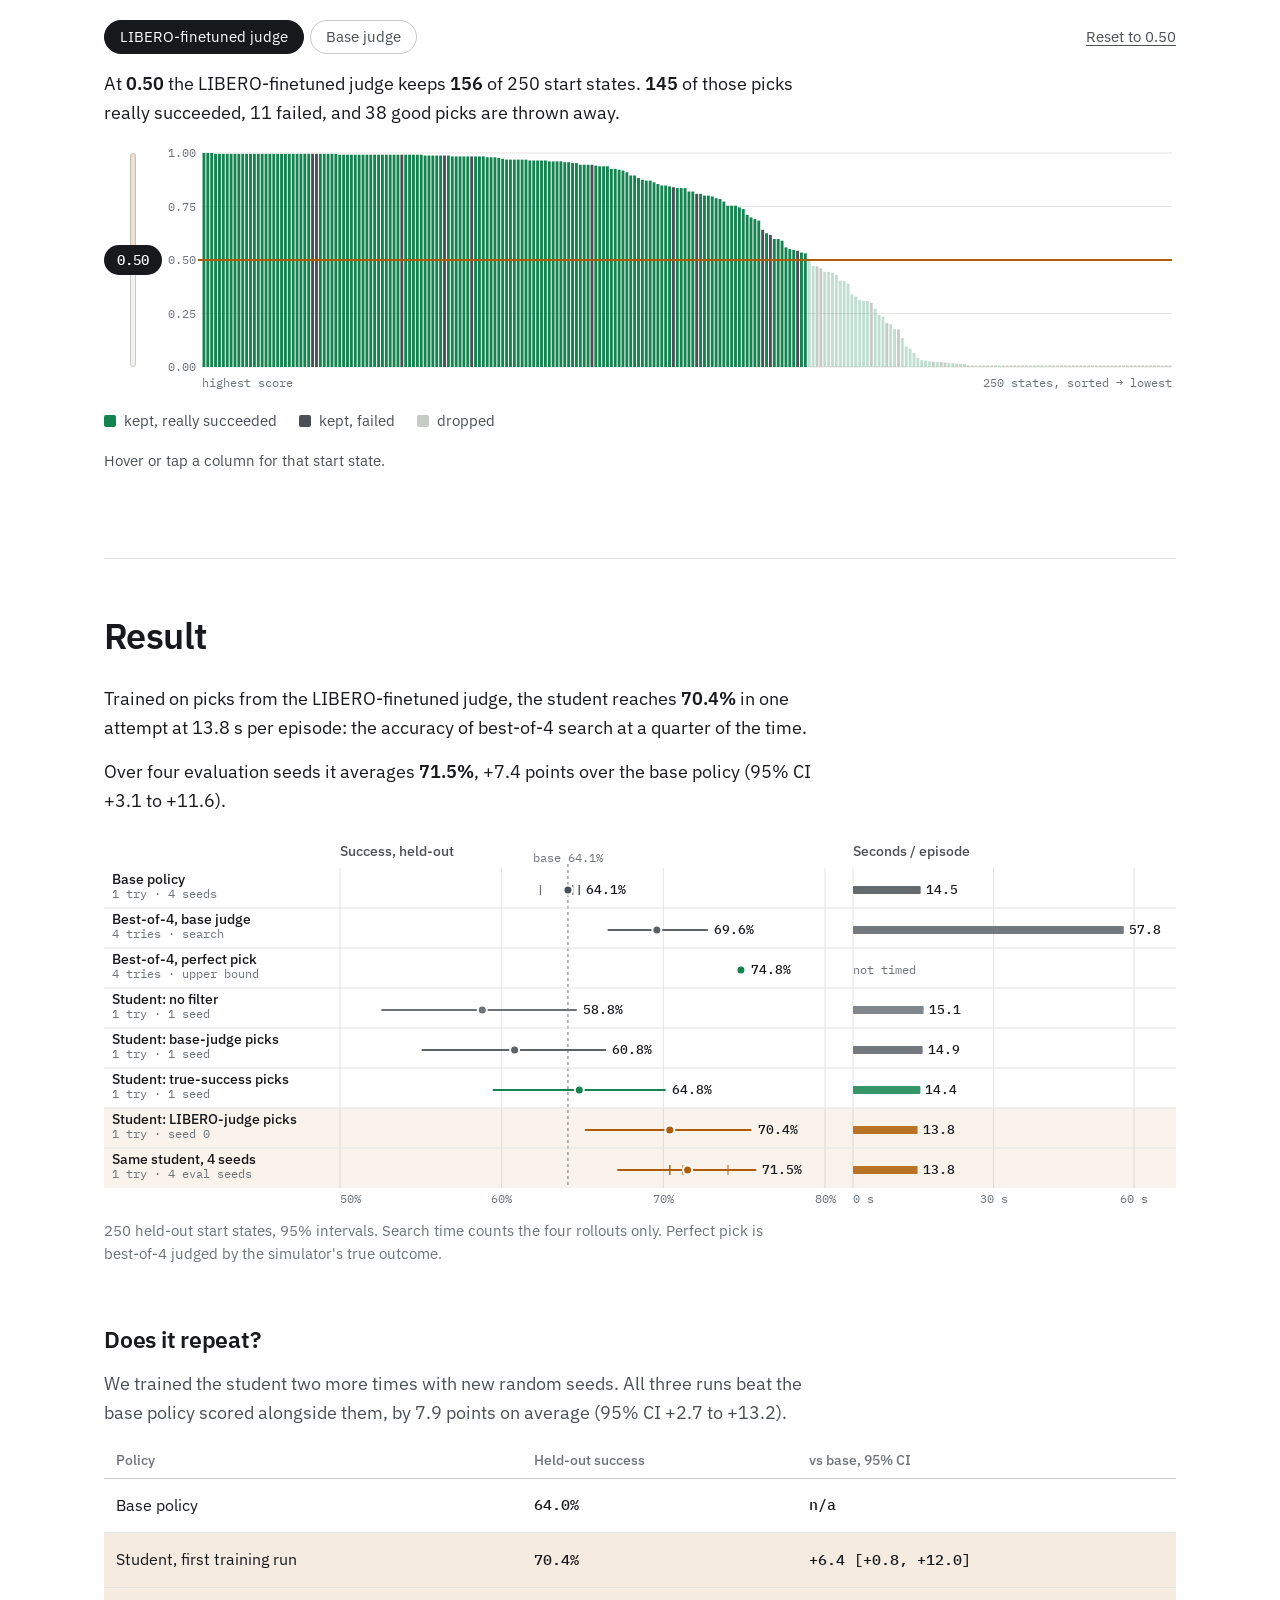
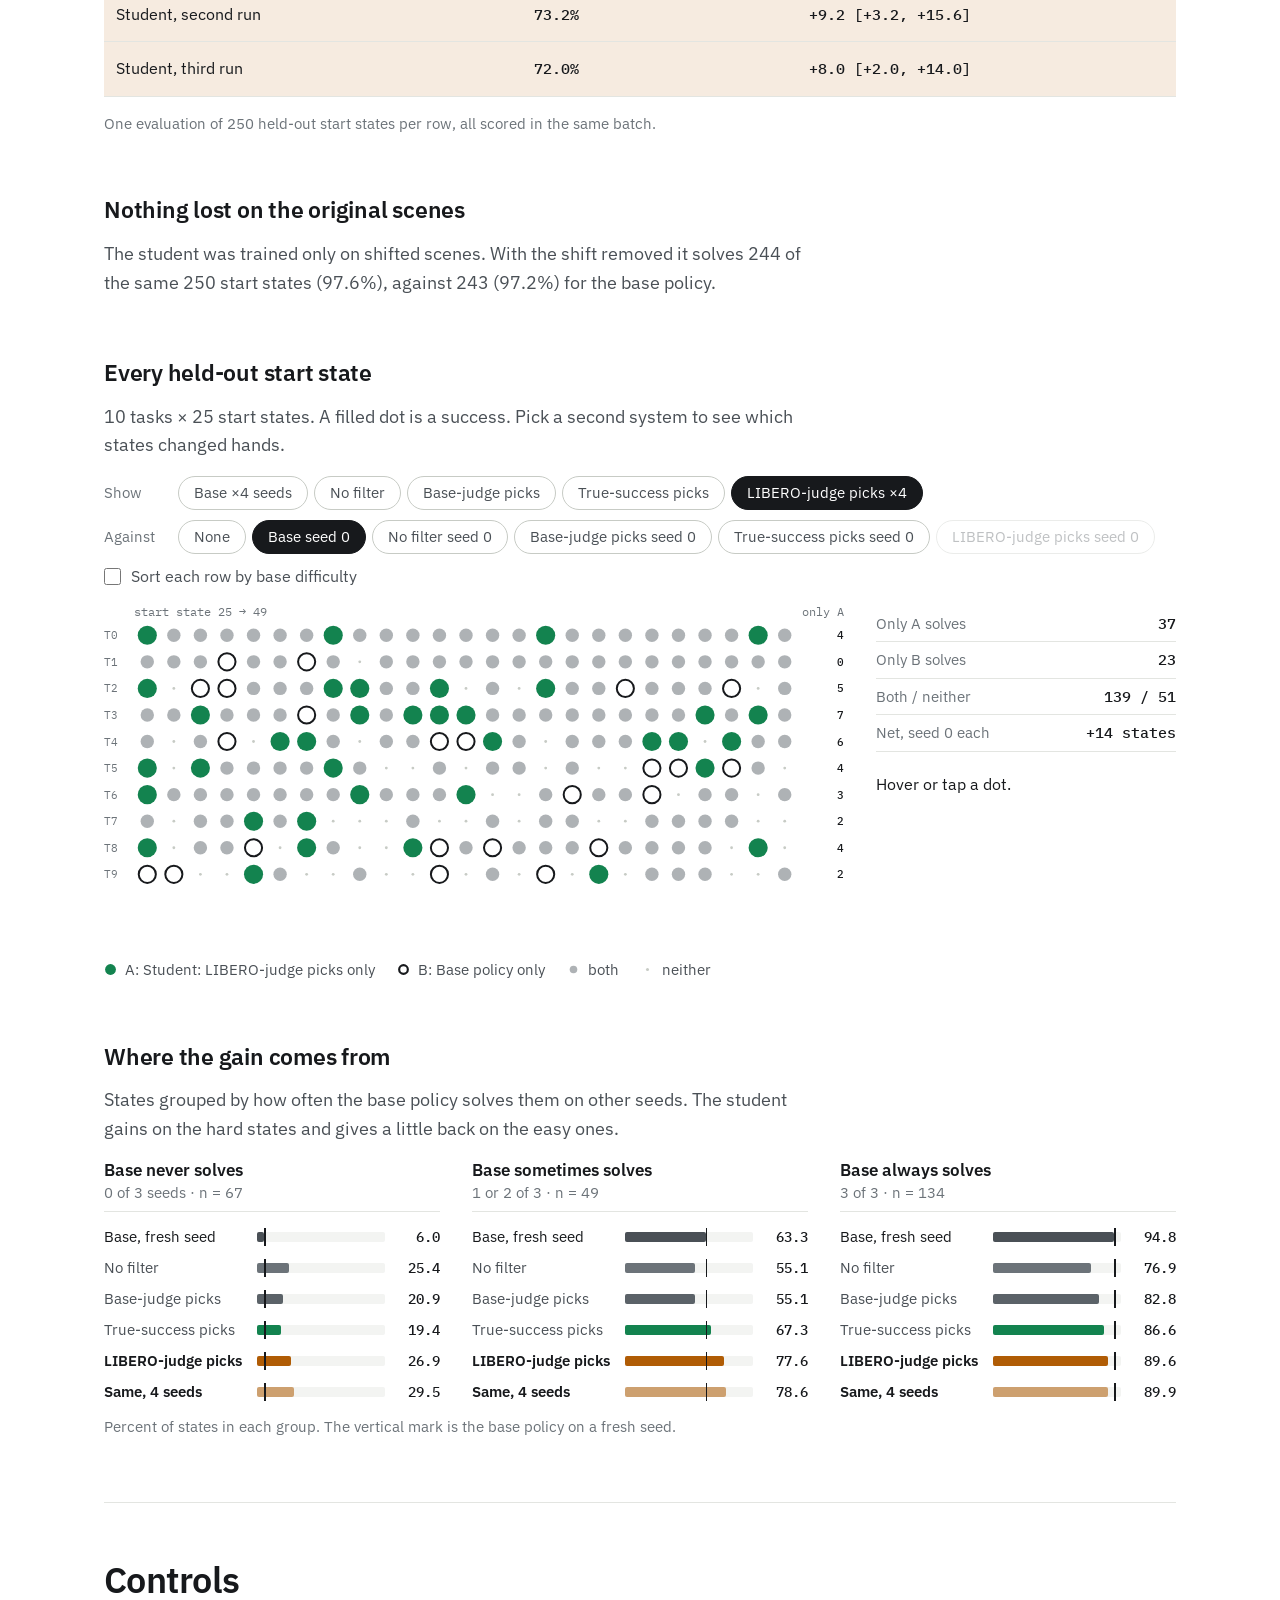
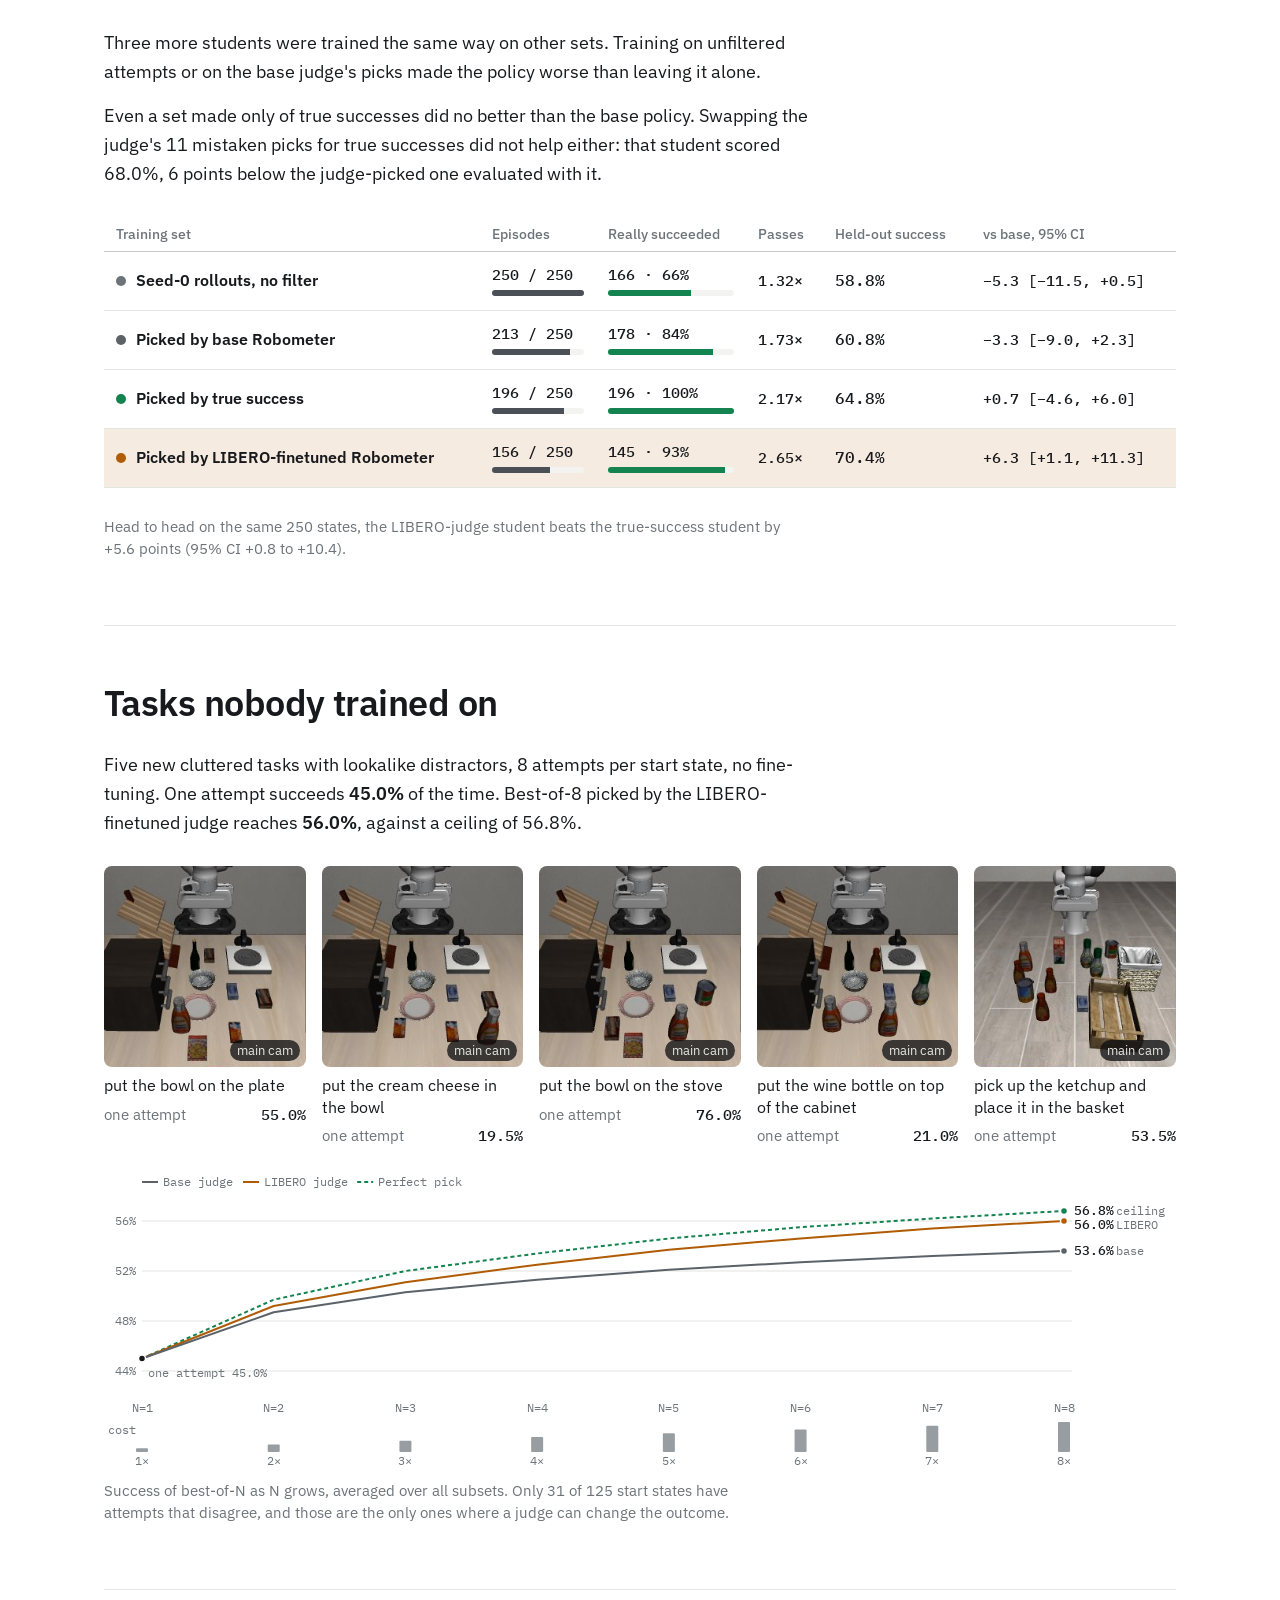
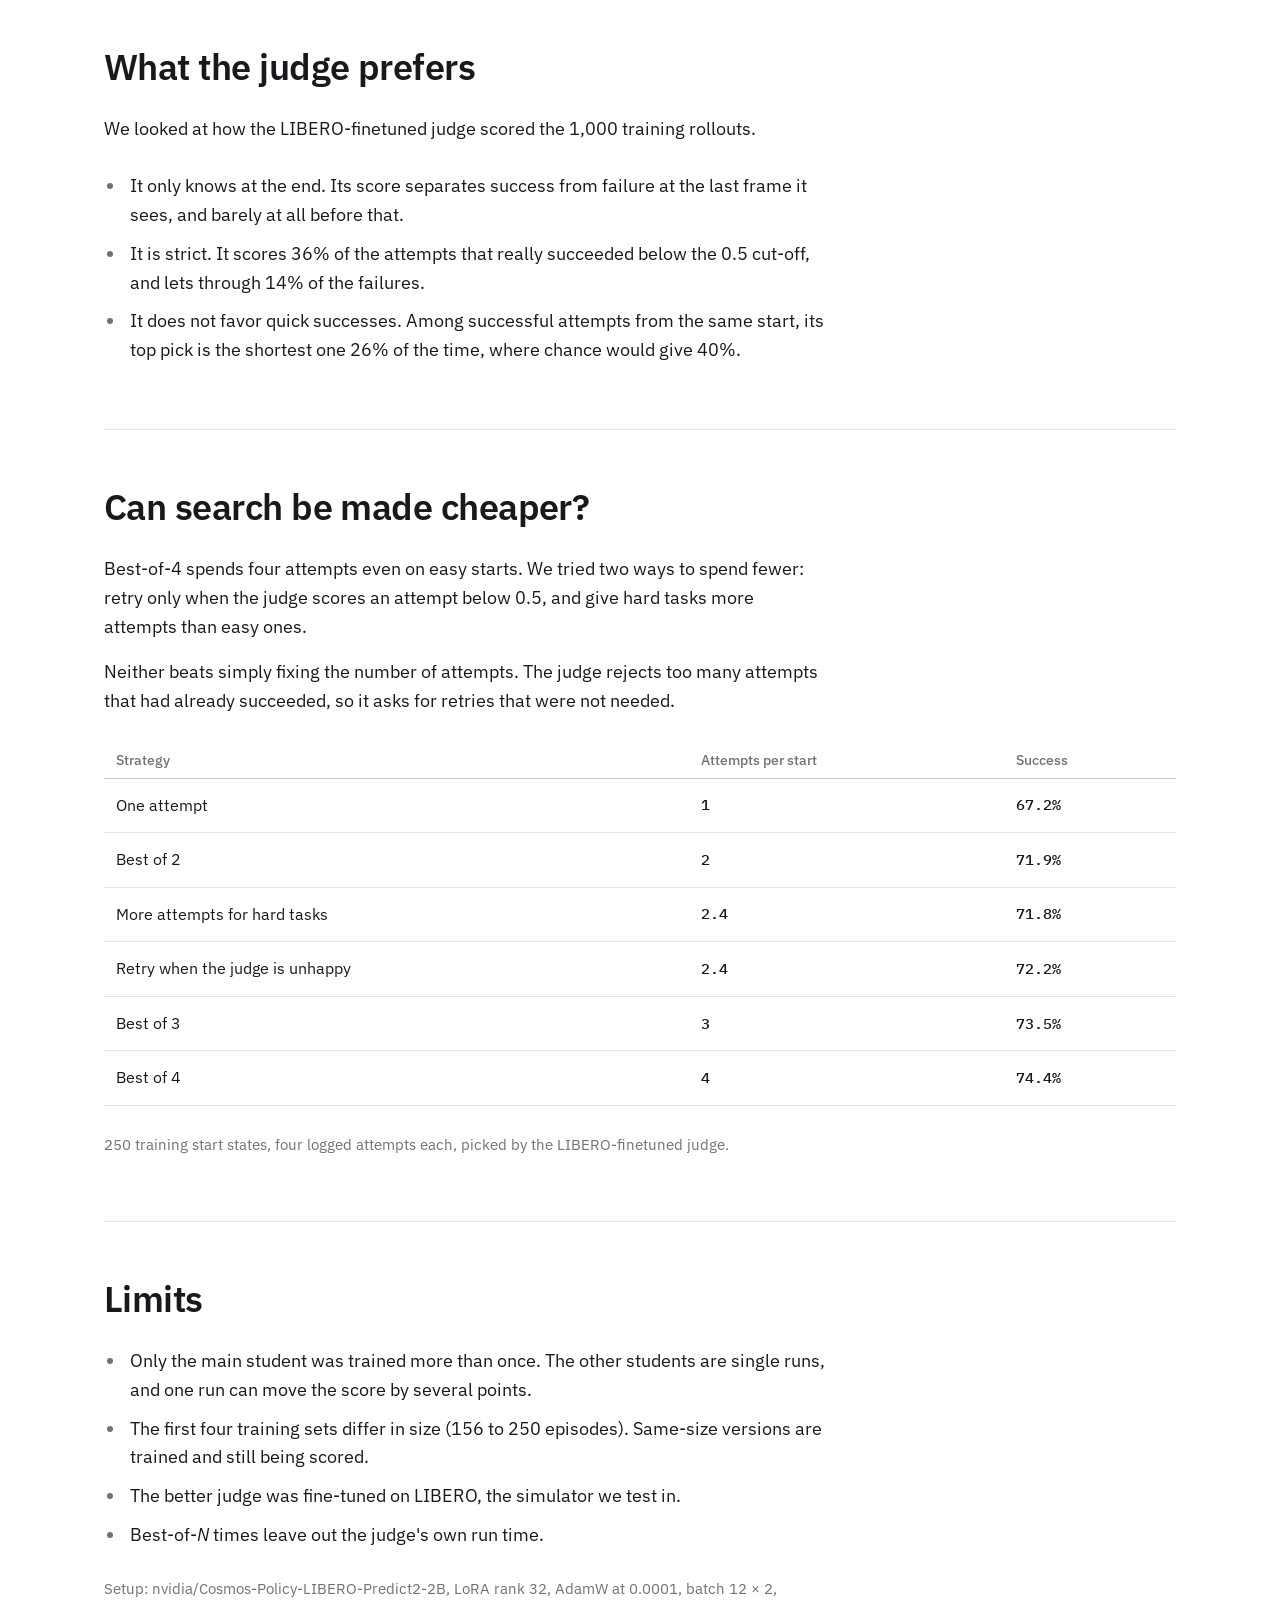
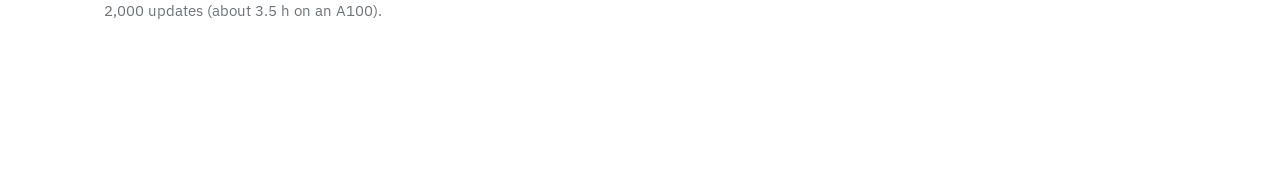
==== commit 28d31802: "Add repeat runs, unshifted check, judge analysis and adaptive search to the page Co-Authored-By: Cla" ====
--- a/docs/index.html
+++ b/docs/index.html
@@ -18,7 +18,7 @@
   <h1>Robometer-Guided <span class="nb">Best-of-<i>N</i></span> Distillation for Robust Robot Policies</h1>
   <p class="byline" id="site-authors" hidden></p>
   <p class="byline byline-c">CSCI 566, Fall 2026<span id="site-links"></span></p>
-  <p class="plate-sum">Shift the scene by 10 cm and a near-perfect robot policy drops to <b>64.1%</b> success. We let a video model pick the best of four attempts, then fine-tune the policy on those picks. The fine-tuned policy reaches <b class="key">70.4%</b> in a single attempt.</p>
+  <p class="plate-sum">Shift the scene by 10 cm and a near-perfect robot policy drops to <b>64.1%</b> success. We let a video model pick the best of four attempts, then fine-tune the policy on those picks. The fine-tuned policy reaches <b class="key">70.4%</b> in a single attempt, and the gain holds when we train it again.</p>
 </header>
 
 <section class="panel panel-game" id="judge" aria-labelledby="judge-h">
@@ -132,6 +132,26 @@
     <figcaption class="cap">250 held-out start states, 95% intervals. Search time counts the four rollouts only. Perfect pick is best-of-4 judged by the simulator's true outcome.</figcaption>
   </figure>
   <div class="sub">
+    <h3>Does it repeat?</h3>
+    <p class="txt-n">We trained the student two more times with new random seeds. All three runs beat the base policy scored alongside them, by 7.9 points on average (95% CI +2.7 to +13.2).</p>
+    <div class="tbl-wrap">
+      <table class="sets">
+        <thead><tr><th scope="col">Policy</th><th scope="col">Held-out success</th><th scope="col">vs base, 95% CI</th></tr></thead>
+        <tbody>
+          <tr><td>Base policy</td><td class="n">64.0%</td><td class="n">n/a</td></tr>
+          <tr class="key"><td>Student, first training run</td><td class="n">70.4%</td><td class="n">+6.4 [+0.8, +12.0]</td></tr>
+          <tr class="key"><td>Student, second run</td><td class="n">73.2%</td><td class="n">+9.2 [+3.2, +15.6]</td></tr>
+          <tr class="key"><td>Student, third run</td><td class="n">72.0%</td><td class="n">+8.0 [+2.0, +14.0]</td></tr>
+        </tbody>
+      </table>
+    </div>
+    <p class="cap">One evaluation of 250 held-out start states per row, all scored in the same batch.</p>
+  </div>
+  <div class="sub">
+    <h3>Nothing lost on the original scenes</h3>
+    <p class="txt-n">The student was trained only on shifted scenes. With the shift removed it solves 244 of the same 250 start states (97.6%), against 243 (97.2%) for the base policy.</p>
+  </div>
+  <div class="sub">
     <h3>Every held-out start state</h3>
     <p class="txt-n">10 tasks × 25 start states. A filled dot is a success. Pick a second system to see which states changed hands.</p>
     <div class="map-ctl">
@@ -165,7 +185,7 @@
   <div class="ph"><h2 id="controls-h">Controls</h2></div>
   <div class="txt">
     <p>Three more students were trained the same way on other sets. Training on unfiltered attempts or on the base judge's picks made the policy worse than leaving it alone.</p>
-    <p>The sets differ in size and every student got the same 2,000 updates, so we cannot yet separate set size from set quality.</p>
+    <p>Even a set made only of true successes did no better than the base policy. Swapping the judge's 11 mistaken picks for true successes did not help either: that student scored 68.0%, 6 points below the judge-picked one evaluated with it.</p>
   </div>
   <div class="chart tbl-wrap" id="chart-sets"><p class="await">Waiting for data</p></div>
   <p class="cap" id="sets-pair"></p>
@@ -183,11 +203,45 @@
   </figure>
 </section>
 
+<section class="panel" id="prefers" aria-labelledby="prefers-h">
+  <div class="ph"><h2 id="prefers-h">What the judge prefers</h2></div>
+  <div class="txt">
+    <p>We looked at how the LIBERO-finetuned judge scored the 1,000 training rollouts.</p>
+  </div>
+  <ul class="limits">
+    <li>It only knows at the end. Its score separates success from failure at the last frame it sees, and barely at all before that.</li>
+    <li>It is strict. It scores 36% of the attempts that really succeeded below the 0.5 cut-off, and lets through 14% of the failures.</li>
+    <li>It does not favor quick successes. Among successful attempts from the same start, its top pick is the shortest one 26% of the time, where chance would give 40%.</li>
+  </ul>
+</section>
+
+<section class="panel" id="adaptive" aria-labelledby="adaptive-h">
+  <div class="ph"><h2 id="adaptive-h">Can search be made cheaper?</h2></div>
+  <div class="txt">
+    <p>Best-of-4 spends four attempts even on easy starts. We tried two ways to spend fewer: retry only when the judge scores an attempt below 0.5, and give hard tasks more attempts than easy ones.</p>
+    <p>Neither beats simply fixing the number of attempts. The judge rejects too many attempts that had already succeeded, so it asks for retries that were not needed.</p>
+  </div>
+  <div class="tbl-wrap">
+    <table class="sets">
+      <thead><tr><th scope="col">Strategy</th><th scope="col">Attempts per start</th><th scope="col">Success</th></tr></thead>
+      <tbody>
+        <tr><td>One attempt</td><td class="n">1</td><td class="n">67.2%</td></tr>
+        <tr><td>Best of 2</td><td class="n">2</td><td class="n">71.9%</td></tr>
+        <tr><td>More attempts for hard tasks</td><td class="n">2.4</td><td class="n">71.8%</td></tr>
+        <tr><td>Retry when the judge is unhappy</td><td class="n">2.4</td><td class="n">72.2%</td></tr>
+        <tr><td>Best of 3</td><td class="n">3</td><td class="n">73.5%</td></tr>
+        <tr><td>Best of 4</td><td class="n">4</td><td class="n">74.4%</td></tr>
+      </tbody>
+    </table>
+  </div>
+  <p class="cap">250 training start states, four logged attempts each, picked by the LIBERO-finetuned judge.</p>
+</section>
+
 <section class="panel" id="limits" aria-labelledby="limits-h">
   <div class="ph"><h2 id="limits-h">Limits</h2></div>
   <ul class="limits">
-    <li>Each student was trained once, and only the main student was evaluated on more than one seed.</li>
-    <li>The training sets differ in size (156 to 250 episodes), so set size and set quality are confounded.</li>
+    <li>Only the main student was trained more than once. The other students are single runs, and one run can move the score by several points.</li>
+    <li>The first four training sets differ in size (156 to 250 episodes). Same-size versions are trained and still being scored.</li>
     <li>The better judge was fine-tuned on LIBERO, the simulator we test in.</li>
     <li>Best-of-<i>N</i> times leave out the judge's own run time.</li>
   </ul>
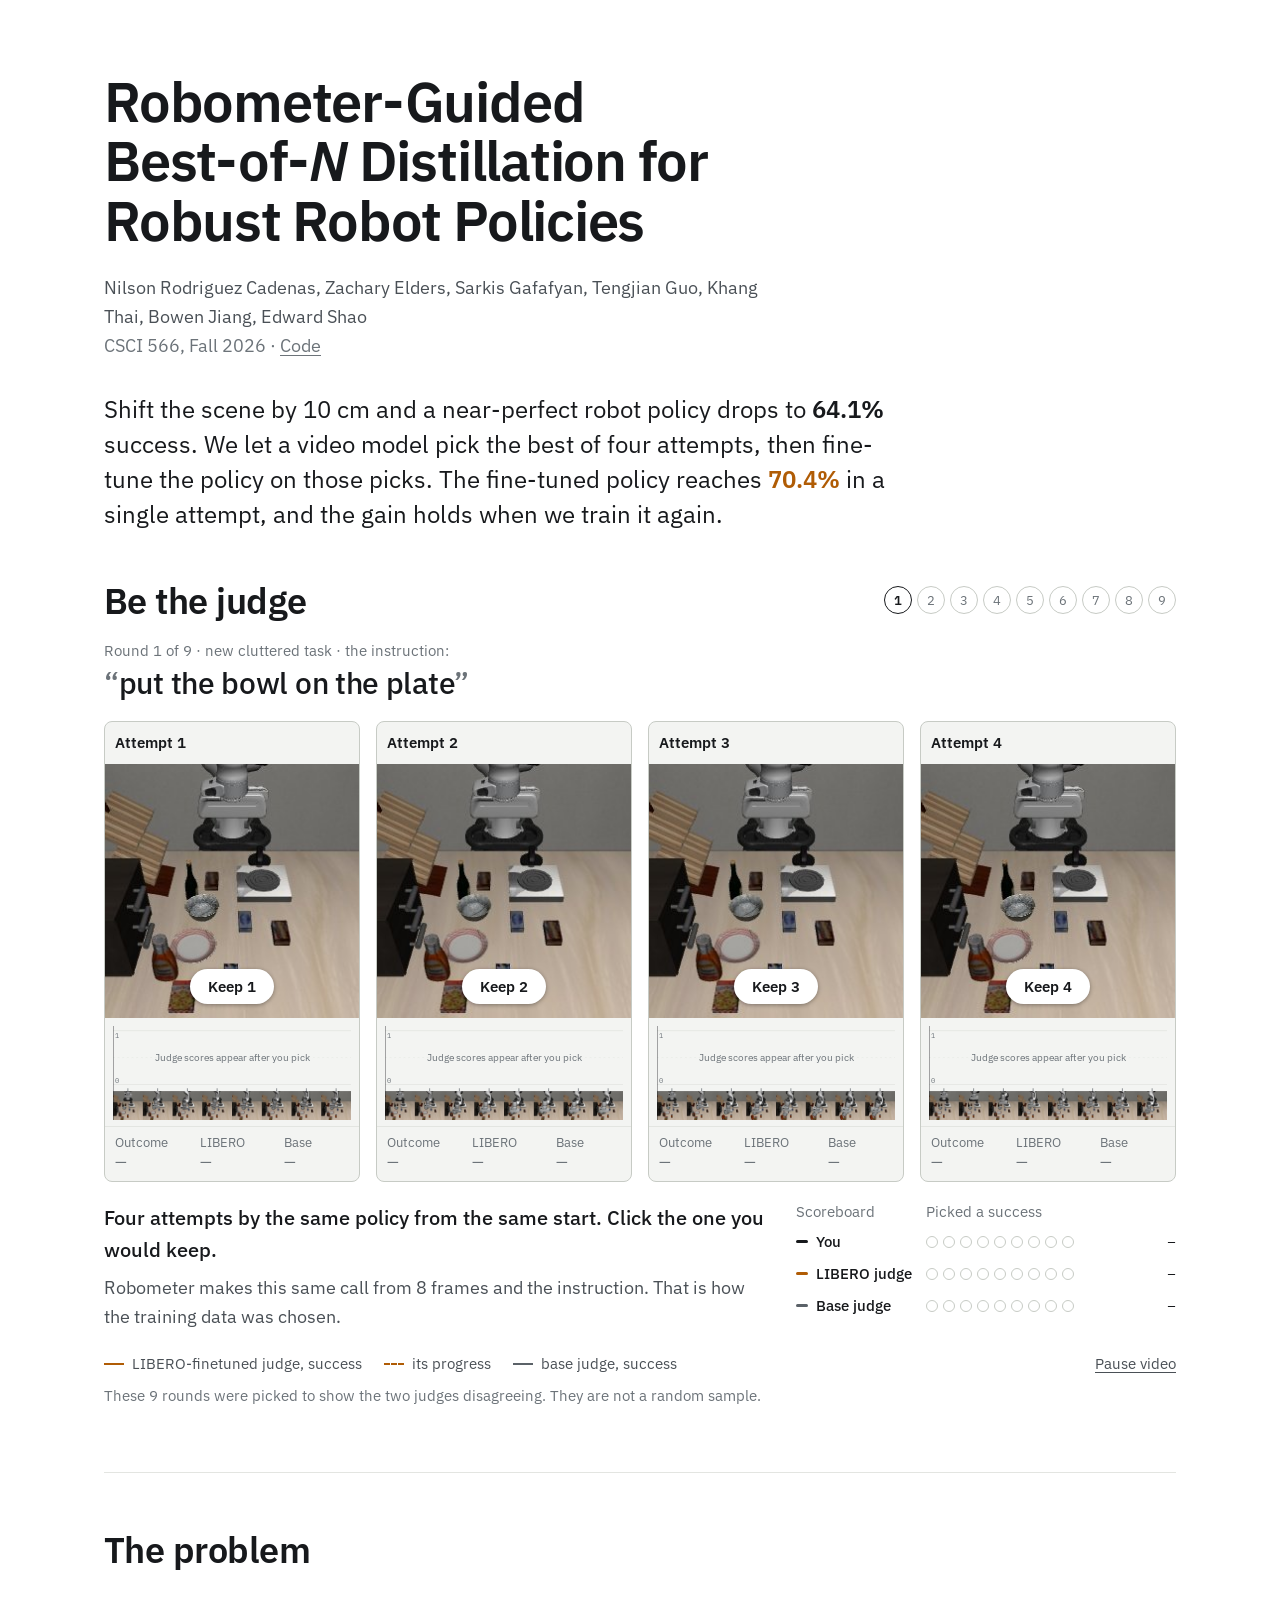
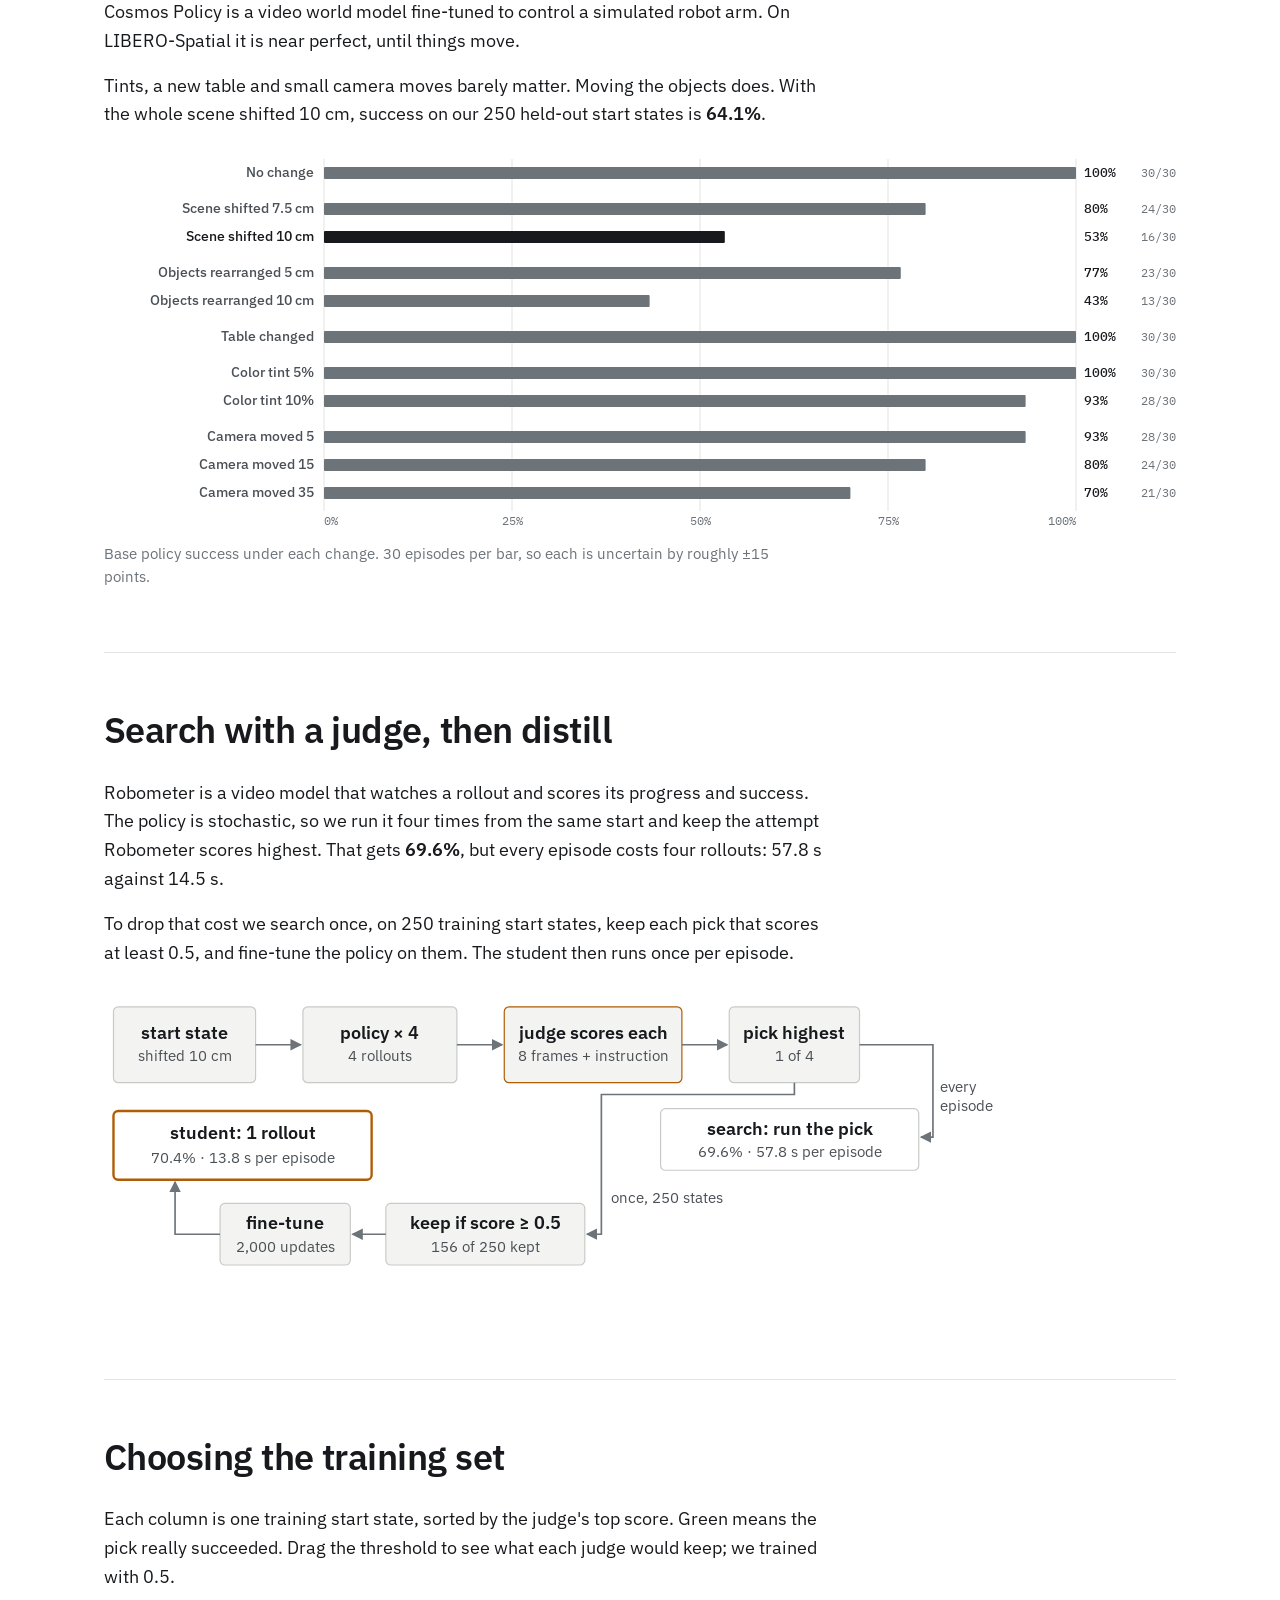
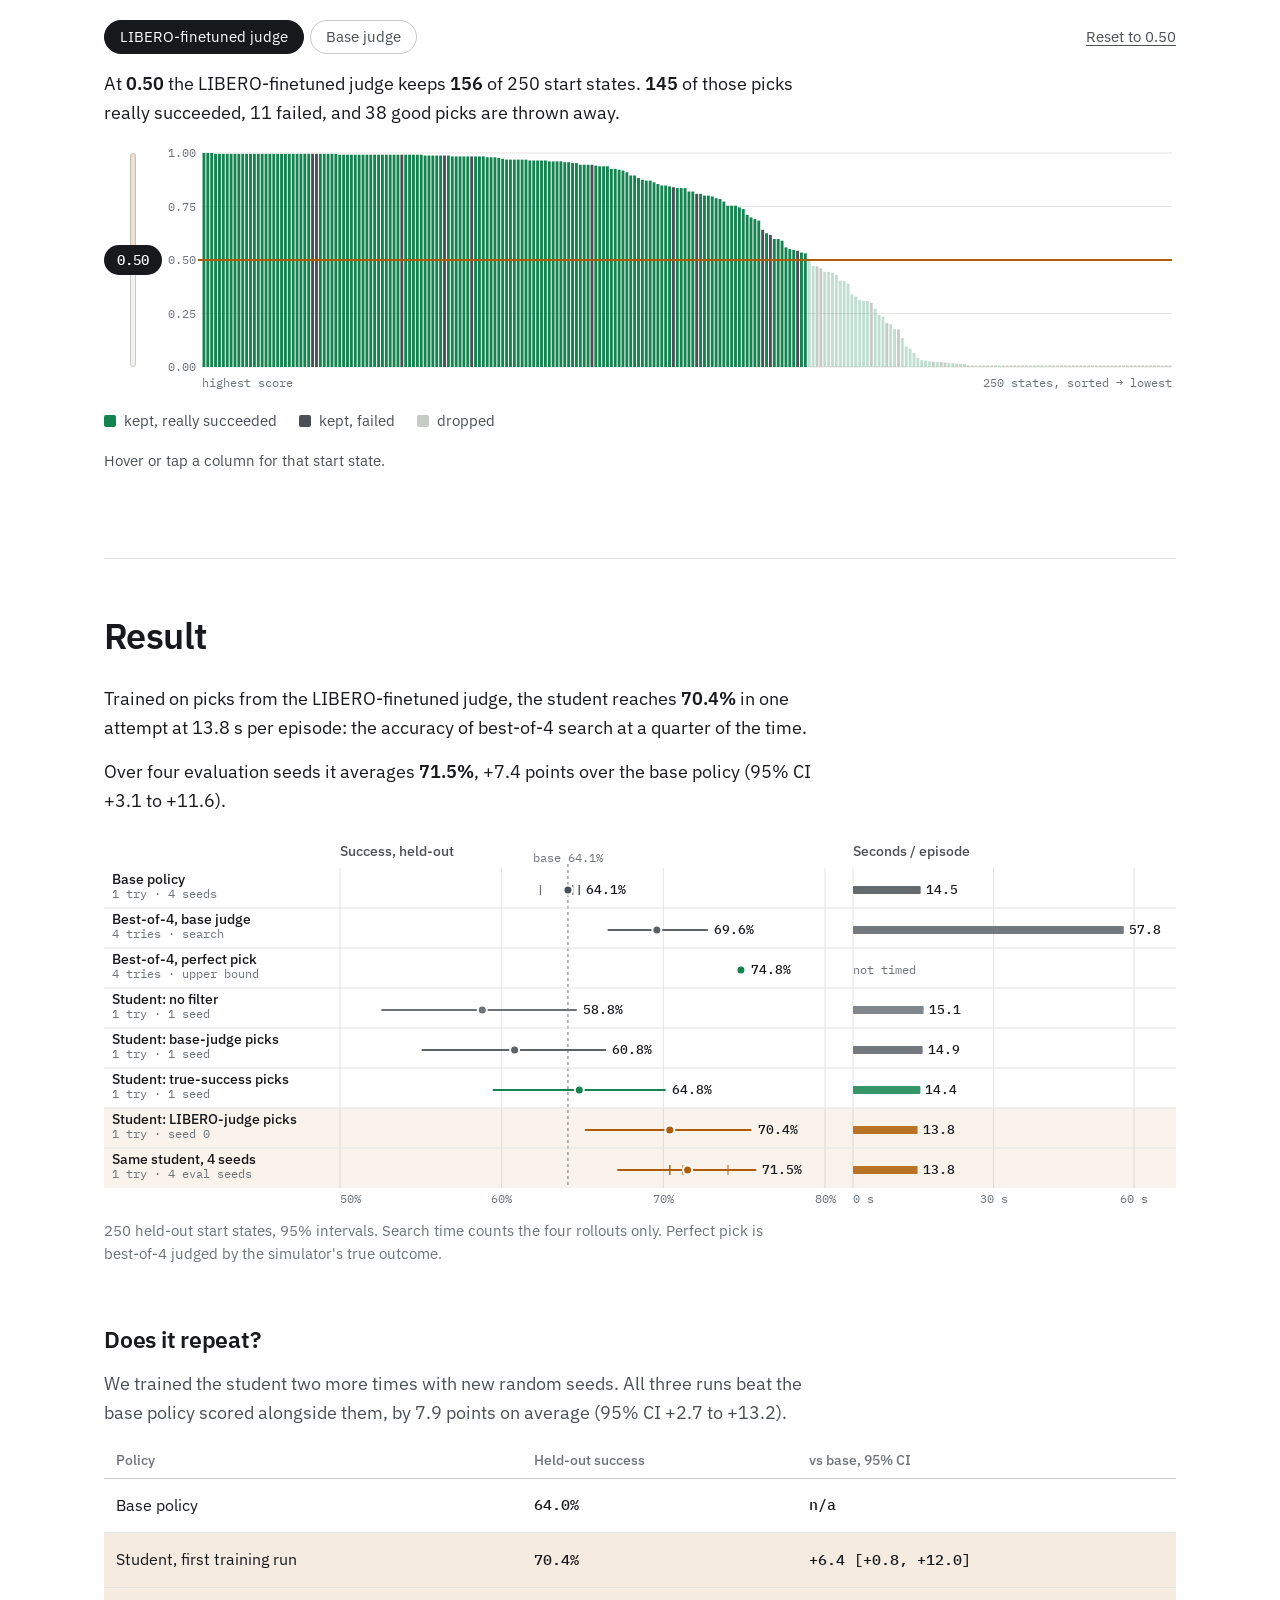
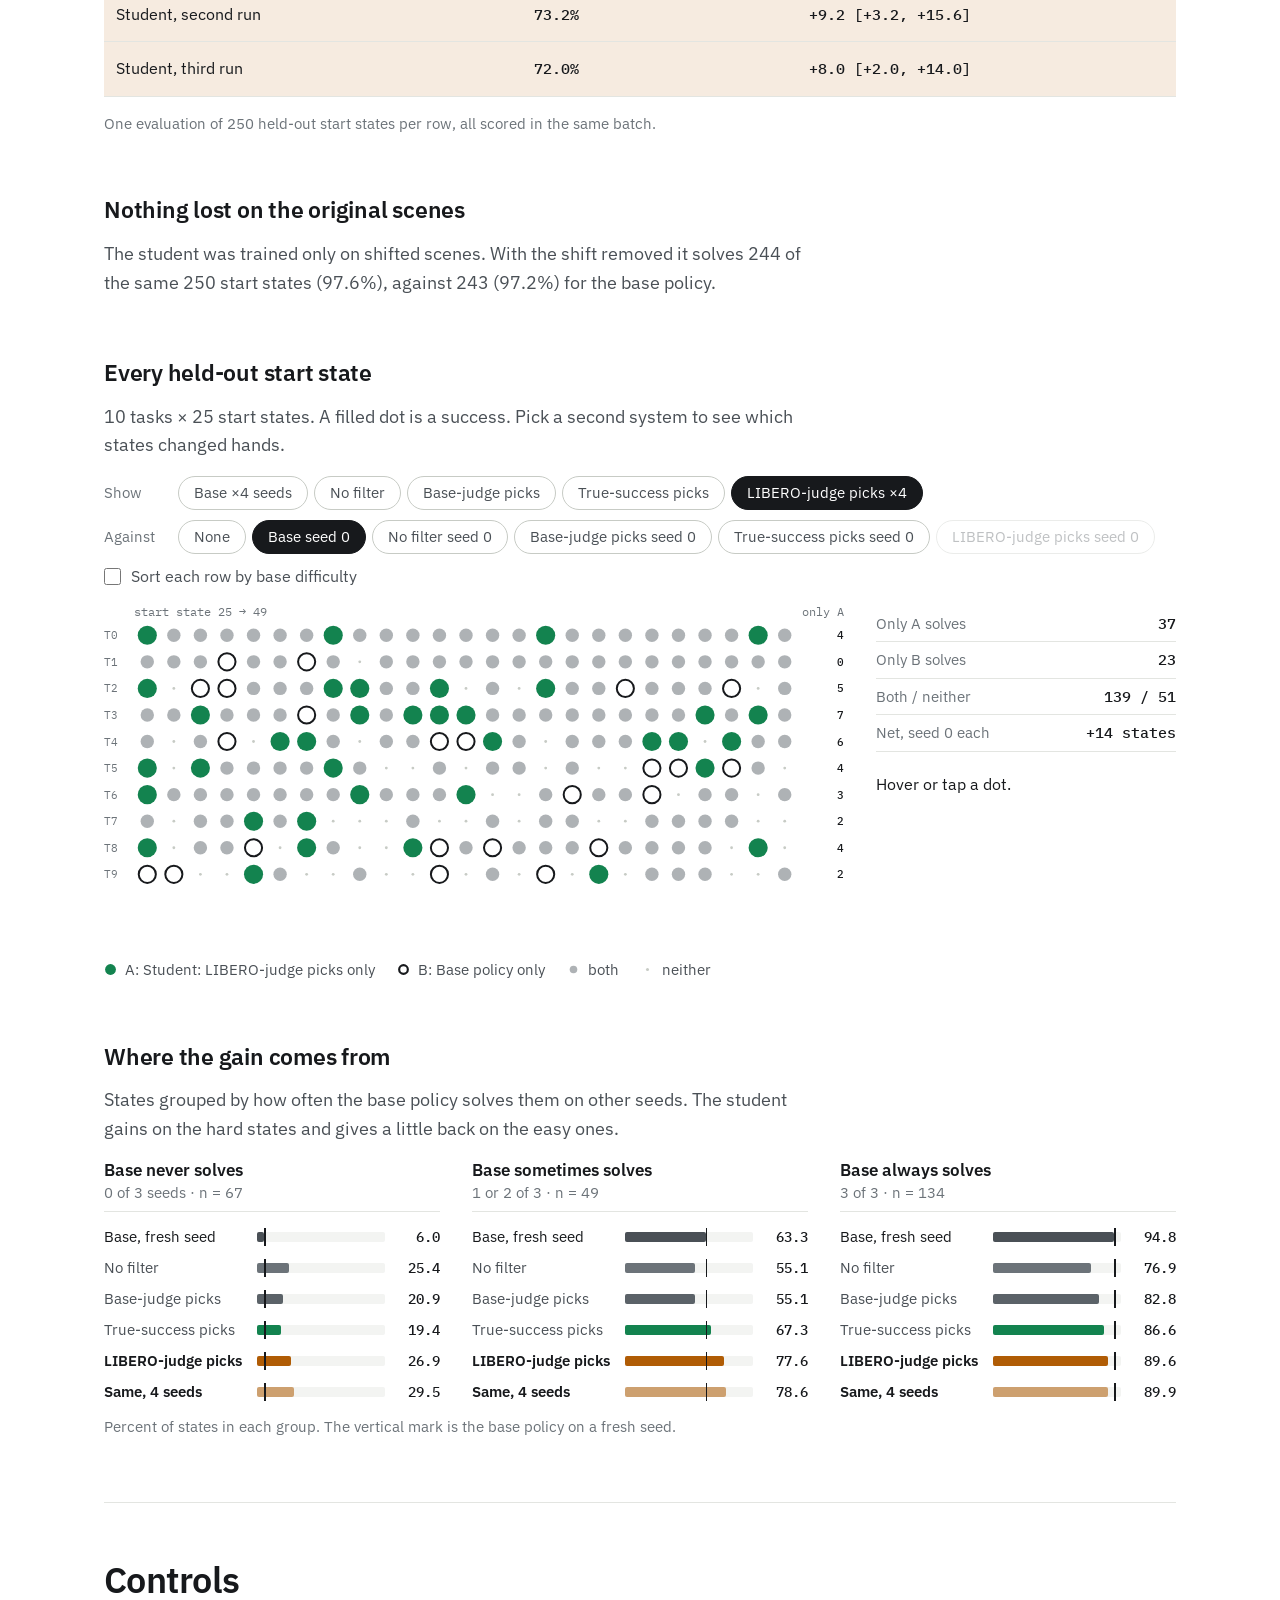
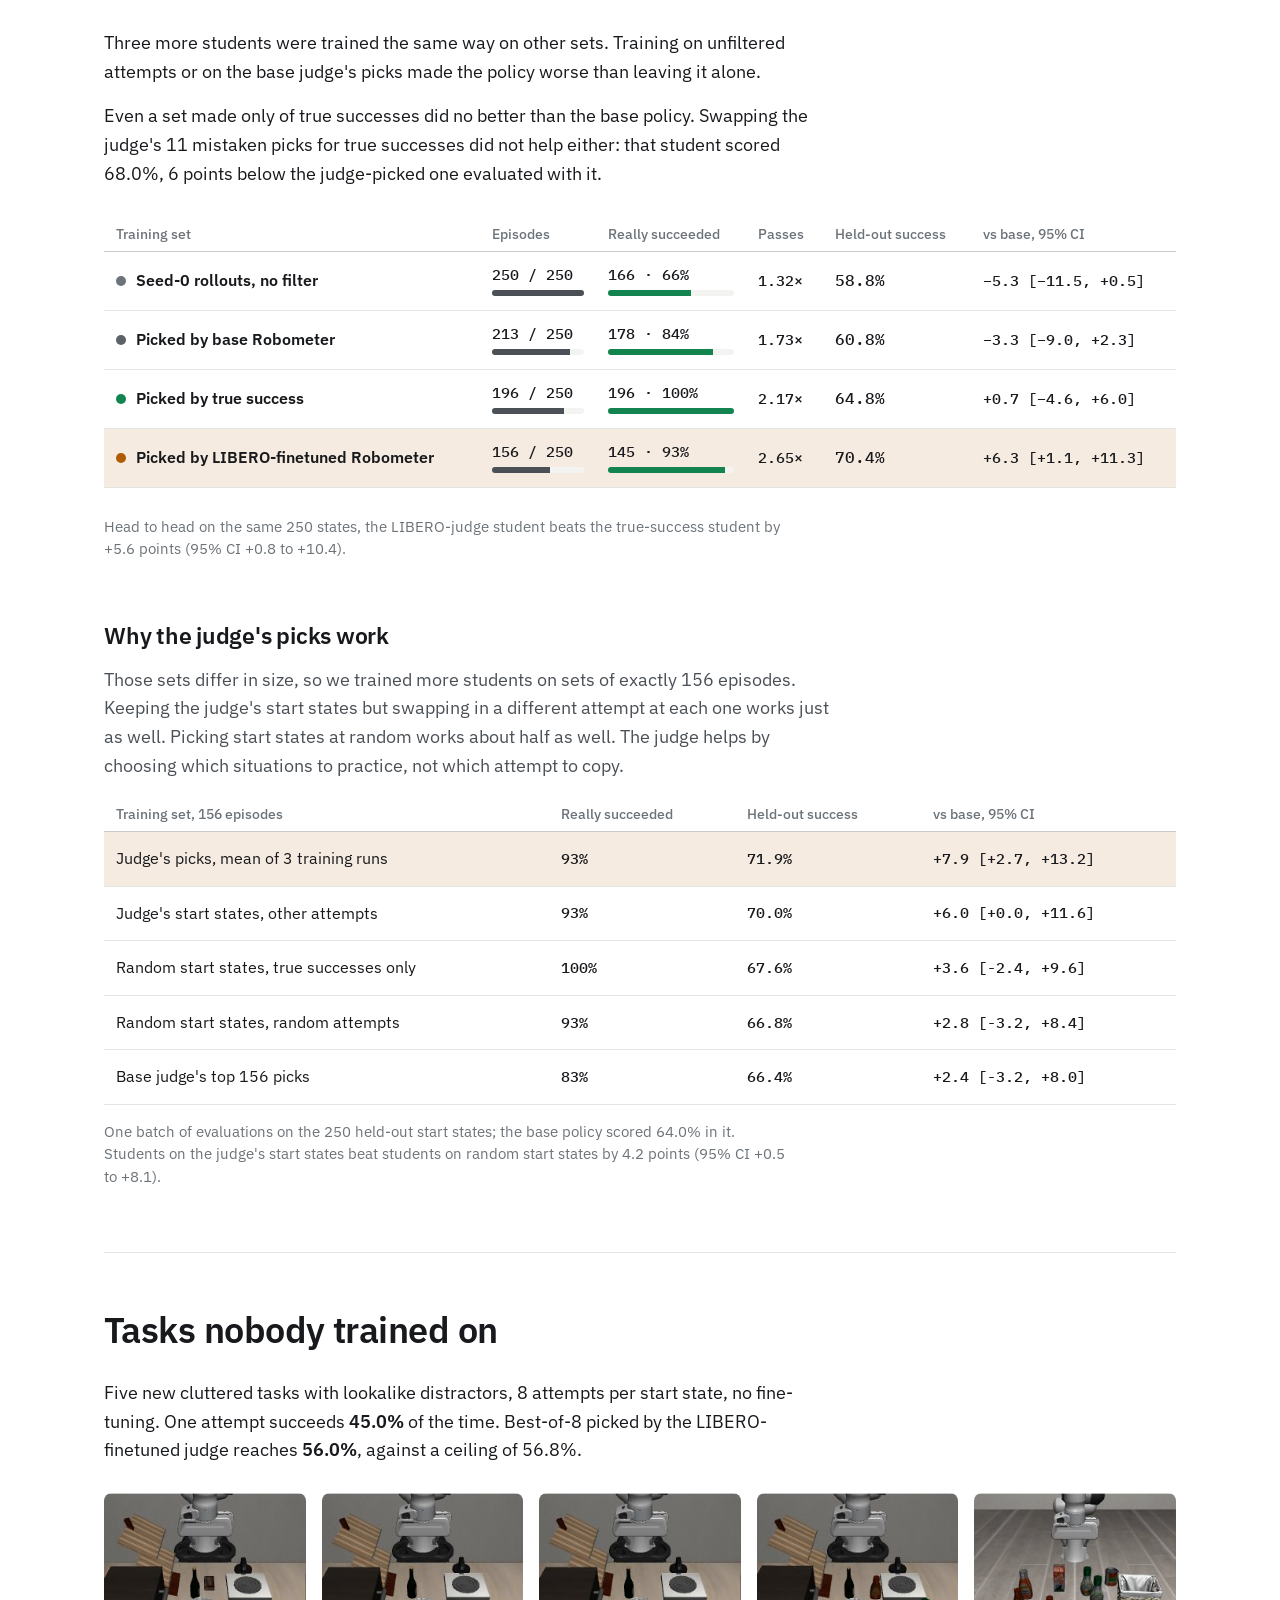
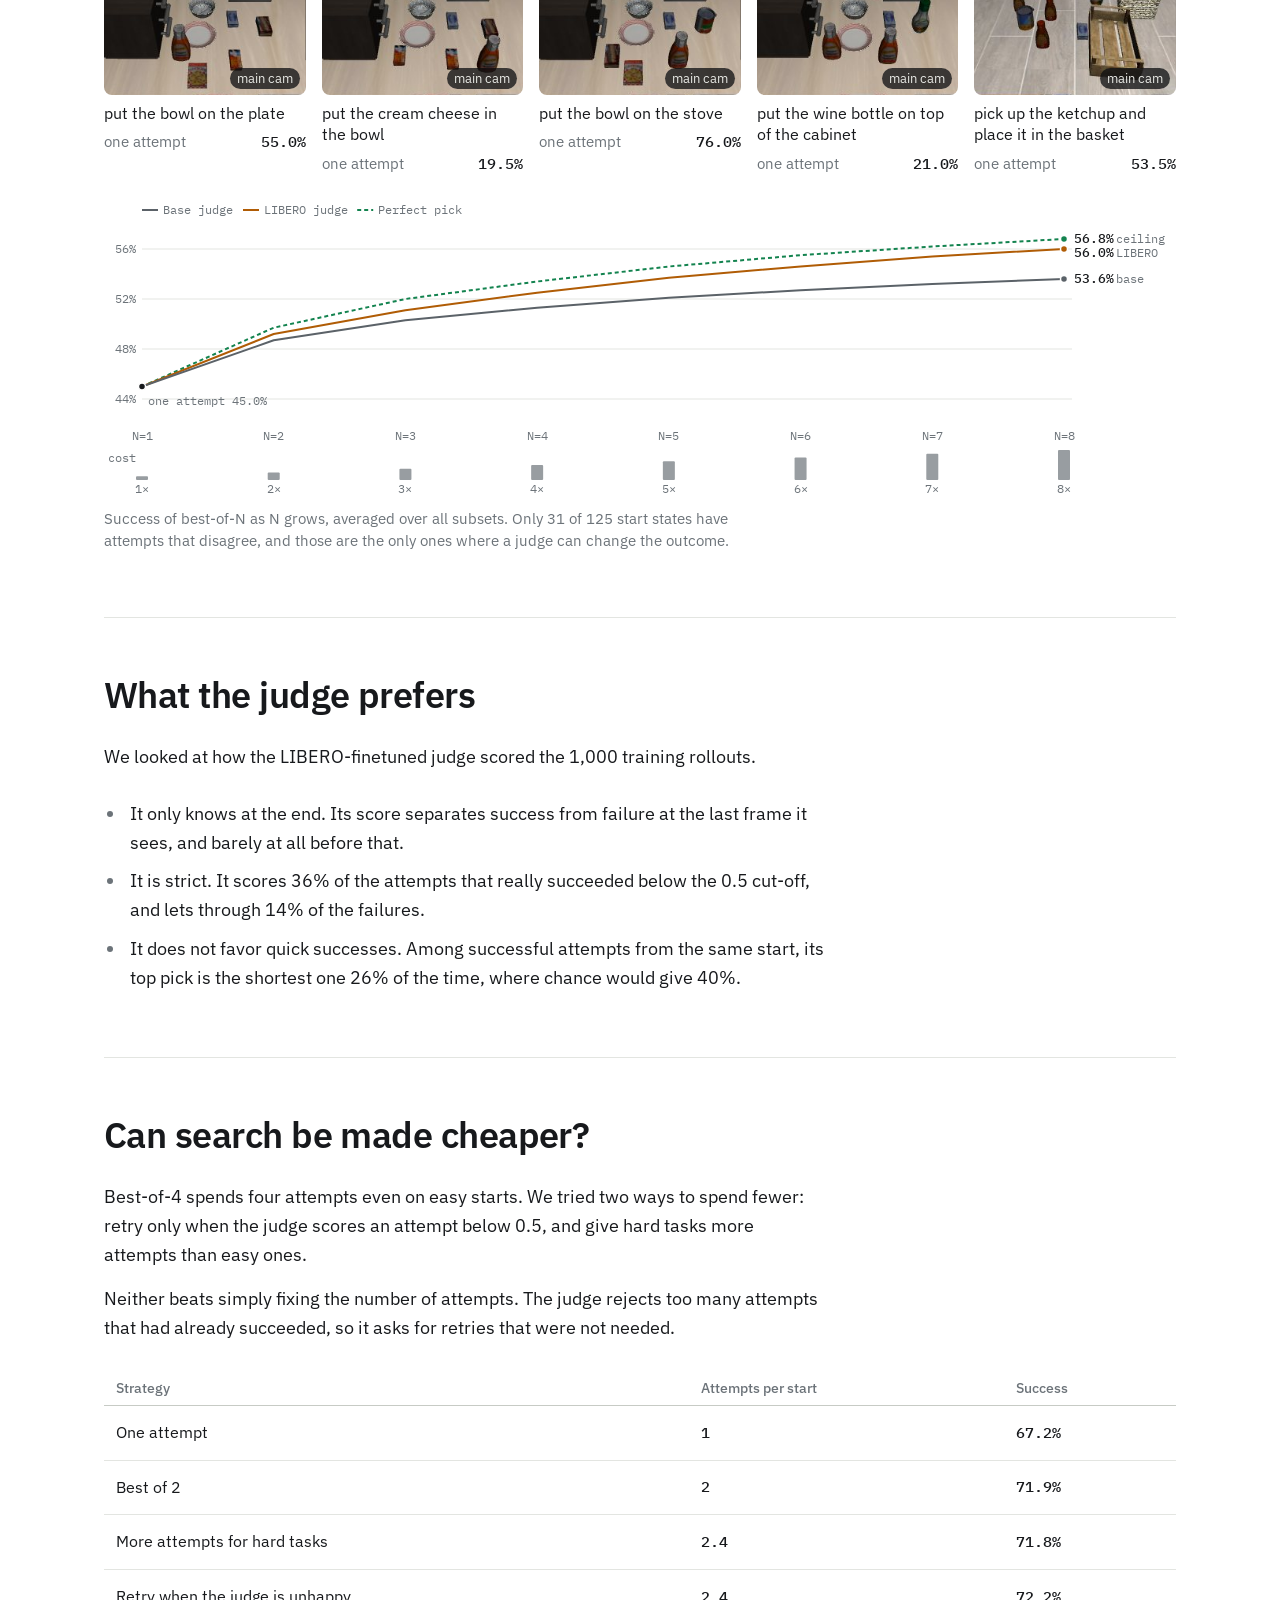
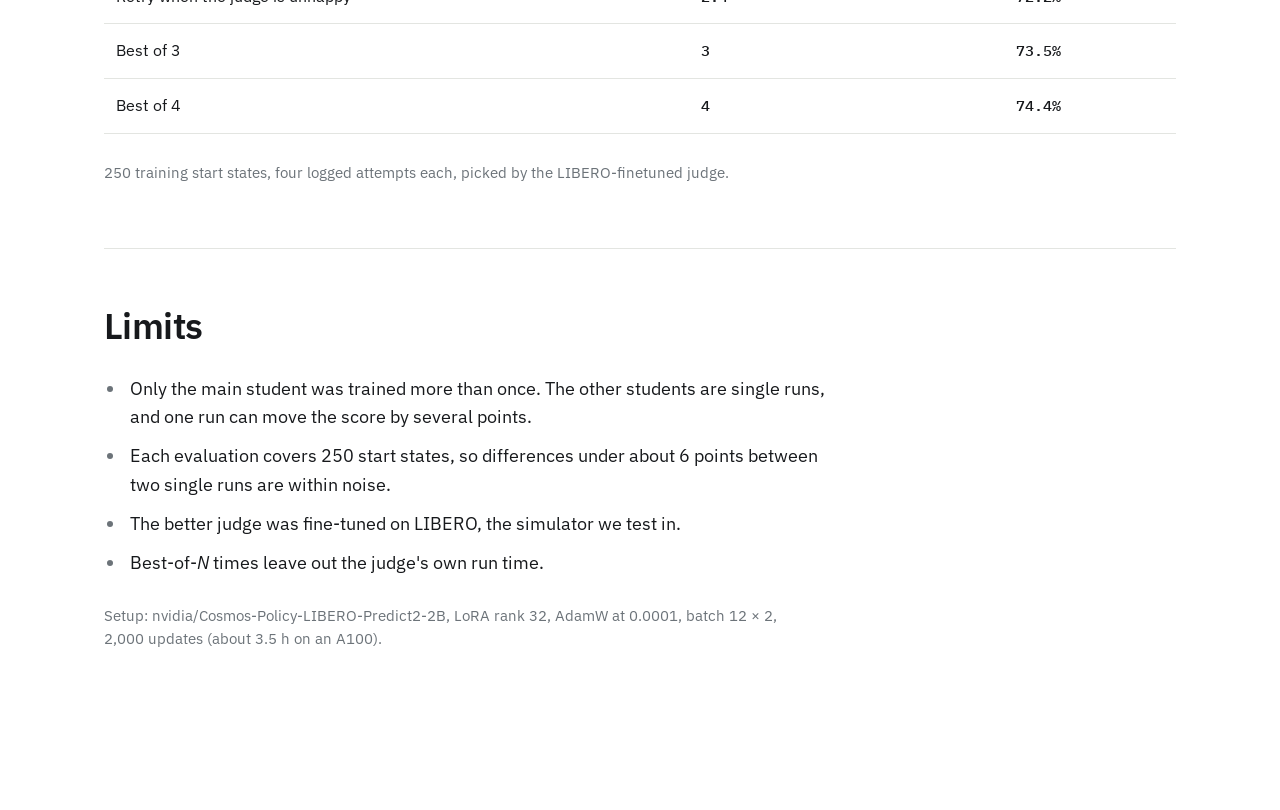
==== commit 4b970b30: "Add same-size controls to the page Co-Authored-By: Claude Fable 5.2 <noreply@anthropic.com>" ====
--- a/docs/index.html
+++ b/docs/index.html
@@ -189,6 +189,23 @@
   </div>
   <div class="chart tbl-wrap" id="chart-sets"><p class="await">Waiting for data</p></div>
   <p class="cap" id="sets-pair"></p>
+  <div class="sub">
+    <h3>Why the judge's picks work</h3>
+    <p class="txt-n">Those sets differ in size, so we trained more students on sets of exactly 156 episodes. Keeping the judge's start states but swapping in a different attempt at each one works just as well. Picking start states at random works about half as well. The judge helps by choosing which situations to practice, not which attempt to copy.</p>
+    <div class="tbl-wrap">
+      <table class="sets">
+        <thead><tr><th scope="col">Training set, 156 episodes</th><th scope="col">Really succeeded</th><th scope="col">Held-out success</th><th scope="col">vs base, 95% CI</th></tr></thead>
+        <tbody>
+          <tr class="key"><td>Judge's picks, mean of 3 training runs</td><td class="n">93%</td><td class="n">71.9%</td><td class="n">+7.9 [+2.7, +13.2]</td></tr>
+          <tr><td>Judge's start states, other attempts</td><td class="n">93%</td><td class="n">70.0%</td><td class="n">+6.0 [+0.0, +11.6]</td></tr>
+          <tr><td>Random start states, true successes only</td><td class="n">100%</td><td class="n">67.6%</td><td class="n">+3.6 [-2.4, +9.6]</td></tr>
+          <tr><td>Random start states, random attempts</td><td class="n">93%</td><td class="n">66.8%</td><td class="n">+2.8 [-3.2, +8.4]</td></tr>
+          <tr><td>Base judge's top 156 picks</td><td class="n">83%</td><td class="n">66.4%</td><td class="n">+2.4 [-3.2, +8.0]</td></tr>
+        </tbody>
+      </table>
+    </div>
+    <p class="cap">One batch of evaluations on the 250 held-out start states; the base policy scored 64.0% in it. Students on the judge's start states beat students on random start states by 4.2 points (95% CI +0.5 to +8.1).</p>
+  </div>
 </section>
 
 <section class="panel" id="novel" aria-labelledby="novel-h">
@@ -241,7 +258,7 @@
   <div class="ph"><h2 id="limits-h">Limits</h2></div>
   <ul class="limits">
     <li>Only the main student was trained more than once. The other students are single runs, and one run can move the score by several points.</li>
-    <li>The first four training sets differ in size (156 to 250 episodes). Same-size versions are trained and still being scored.</li>
+    <li>Each evaluation covers 250 start states, so differences under about 6 points between two single runs are within noise.</li>
     <li>The better judge was fine-tuned on LIBERO, the simulator we test in.</li>
     <li>Best-of-<i>N</i> times leave out the judge's own run time.</li>
   </ul>
